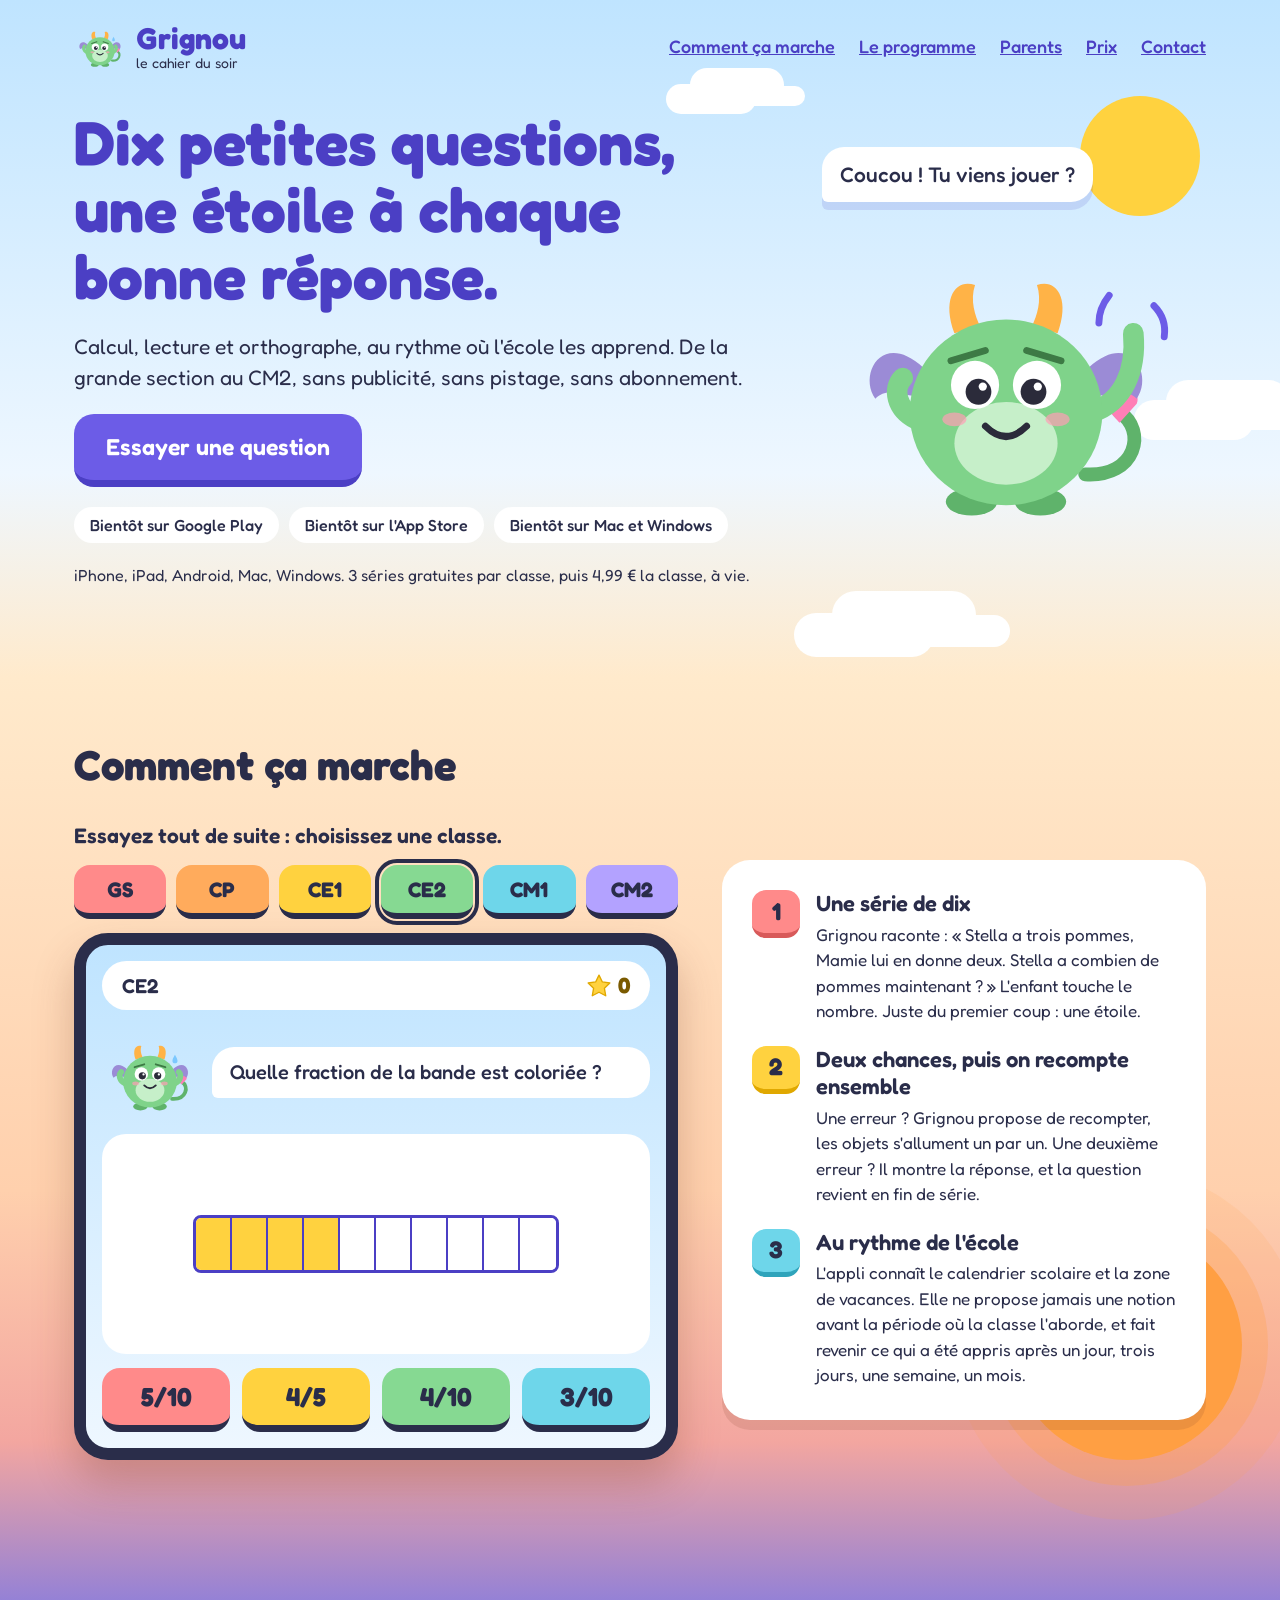
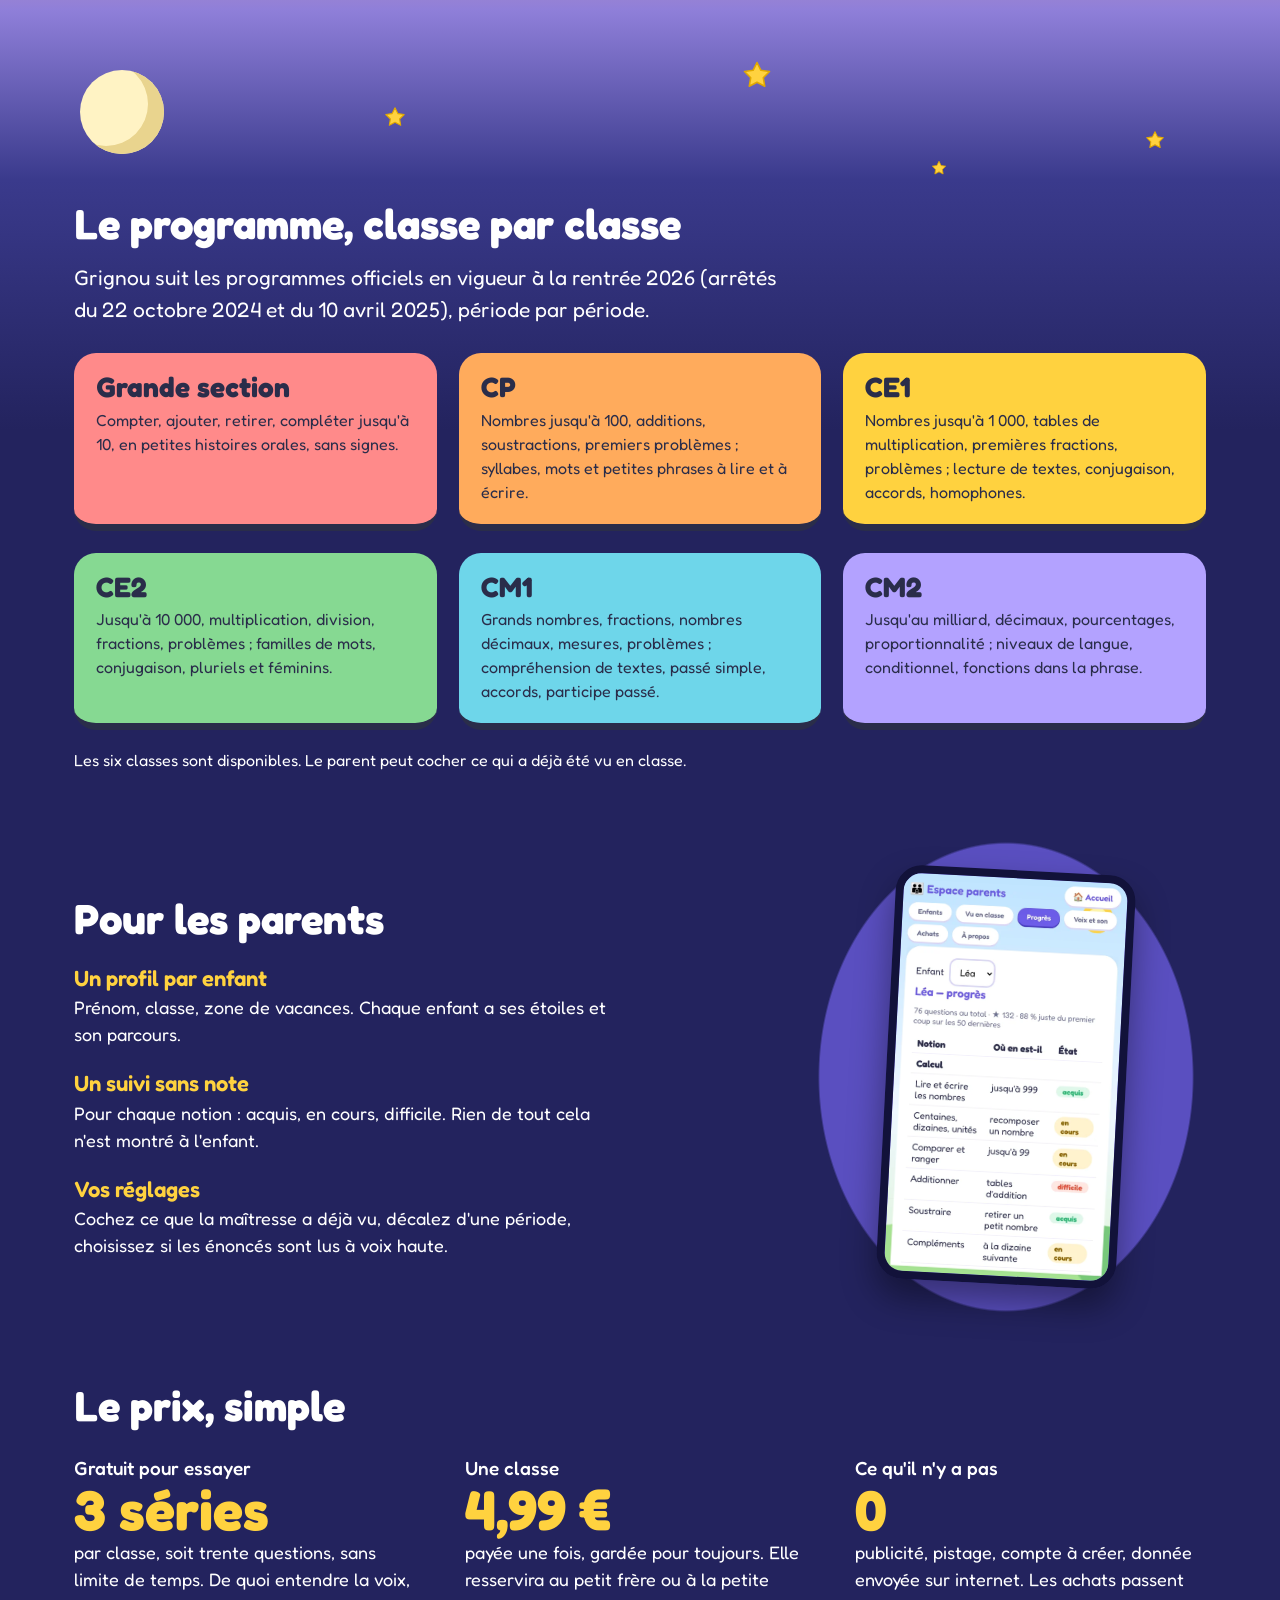
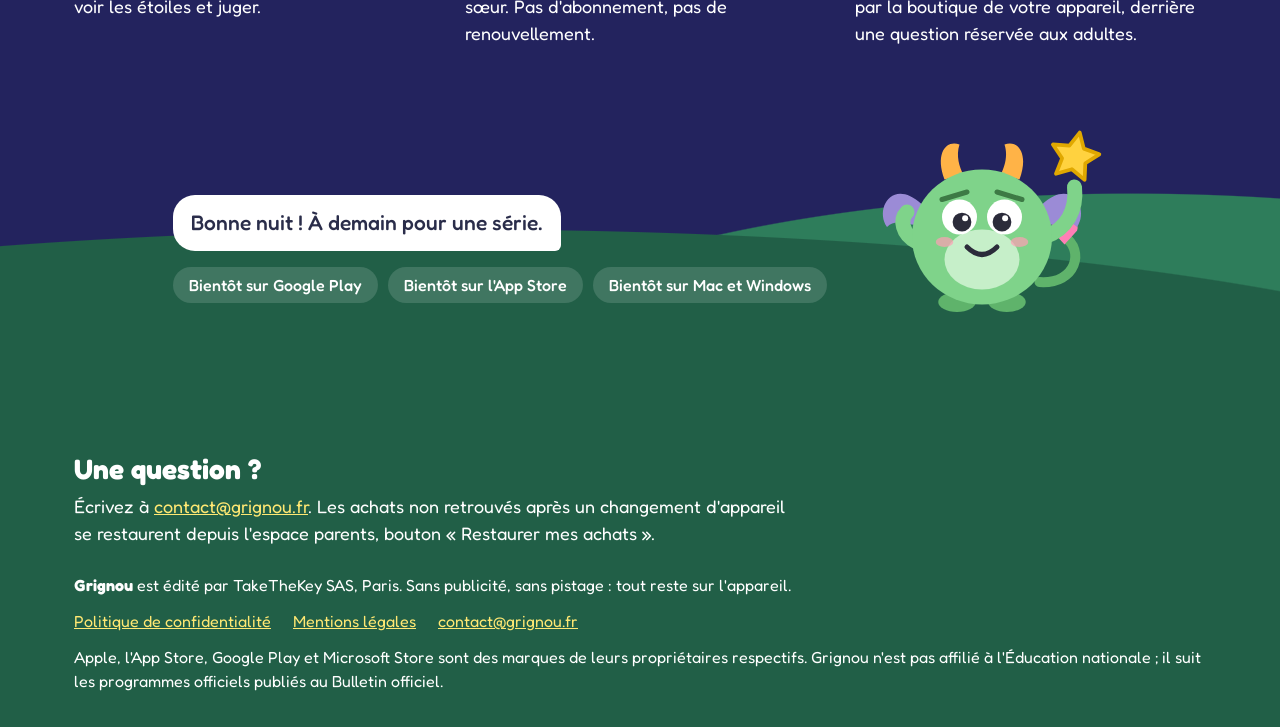
==== index.html @ 63838142 "Nouvelle page d'accueil : le décor de l'appli, du jour au soir" ====
<!doctype html>
<html lang="fr">
<head>
<meta charset="utf-8">
<meta name="viewport" content="width=device-width,initial-scale=1">
<title>Grignou — le cahier du soir, de la grande section au CM2</title>
<meta name="description" content="Grignou : calcul, lecture et orthographe, dix petites questions par jour, de la grande section au CM2, au rythme de l'école. Sans publicité, sans pistage. 3 séries gratuites, puis 4,99 € la classe, pour toujours.">
<link rel="icon" href="icon-192.png">
<link rel="stylesheet" href="accueil.css">
</head>
<body>

<!-- Le jour : l'accueil -->
<div class="jour" id="haut">
  <div class="soleil" aria-hidden="true"></div>
  <div class="nuage n1" aria-hidden="true"></div>
  <div class="nuage n2" aria-hidden="true"></div>
  <div class="nuage n3" aria-hidden="true"></div>

  <header class="entete large">
    <a class="marque" href="index.html">
      <img src="img/grignou.svg" alt="" width="52" height="52">
      <span><b>Grignou</b><small>le cahier du soir</small></span>
    </a>
    <nav aria-label="Sections de la page">
      <a href="#comment">Comment ça marche</a>
      <a href="#programme">Le programme</a>
      <a href="#parents">Parents</a>
      <a href="#prix">Prix</a>
      <a href="#contact">Contact</a>
    </nav>
  </header>

  <main class="accueil large">
    <div class="accueil-texte">
      <h1>Dix petites questions, une étoile à chaque bonne réponse.</h1>
      <p class="chapeau">Calcul, lecture et orthographe, au rythme où l'école les apprend. De la grande section au CM2, sans publicité, sans pistage, sans abonnement.</p>
      <a class="touche violette" href="#comment">Essayer une question</a>
      <ul class="bientot" aria-label="Disponibilité">
        <li>Bientôt sur Google Play</li>
        <li>Bientôt sur l'App Store</li>
        <li>Bientôt sur Mac et Windows</li>
      </ul>
      <p class="petit">iPhone, iPad, Android, Mac, Windows. 3 séries gratuites par classe, puis 4,99 € la classe, à vie.</p>
    </div>
    <div class="accueil-grignou">
      <p class="bulle">Coucou ! Tu viens jouer ?</p>
      <img class="vole" src="img/grignou-coucou.svg" alt="Grignou, un petit dragon vert, fait coucou en volant" width="370" height="370">
    </div>
  </main>
</div>

<!-- La fin de journée : comment ça marche, avec une question à essayer -->
<section class="soir" id="comment">
  <div class="soleil-couchant" aria-hidden="true"></div>
  <div class="large">
    <h2>Comment ça marche</h2>
    <div class="deux">
      <div class="essai">
        <p class="essai-titre">Essayez tout de suite : choisissez une classe.</p>
        <div id="jeu">
          <img class="capture-tablette" src="img/appli-tablette.webp" alt="L'appli sur tablette : Grignou a trois kiwis, Stella lui en donne trois" width="1280" height="720">
        </div>
      </div>
      <ol class="etapes">
        <li>
          <span class="num c1" aria-hidden="true">1</span>
          <div><h3>Une série de dix</h3>
          <p>Grignou raconte : « Stella a trois pommes, Mamie lui en donne deux. Stella a combien de pommes maintenant ? » L'enfant touche le nombre. Juste du premier coup : une étoile.</p></div>
        </li>
        <li>
          <span class="num c3" aria-hidden="true">2</span>
          <div><h3>Deux chances, puis on recompte ensemble</h3>
          <p>Une erreur ? Grignou propose de recompter, les objets s'allument un par un. Une deuxième erreur ? Il montre la réponse, et la question revient en fin de série.</p></div>
        </li>
        <li>
          <span class="num c5" aria-hidden="true">3</span>
          <div><h3>Au rythme de l'école</h3>
          <p>L'appli connaît le calendrier scolaire et la zone de vacances. Elle ne propose jamais une notion avant la période où la classe l'aborde, et fait revenir ce qui a été appris après un jour, trois jours, une semaine, un mois.</p></div>
        </li>
      </ol>
    </div>
  </div>
</section>

<!-- Le soir : le programme, les parents, le prix -->
<div class="nuit">
  <div class="lune" aria-hidden="true"></div>
  <img class="scintille s1" src="img/etoile.svg" alt="" aria-hidden="true" width="22" height="22">
  <img class="scintille s2" src="img/etoile.svg" alt="" aria-hidden="true" width="30" height="30">
  <img class="scintille s3" src="img/etoile.svg" alt="" aria-hidden="true" width="20" height="20">
  <img class="scintille s4" src="img/etoile.svg" alt="" aria-hidden="true" width="16" height="16">

  <section class="large" id="programme">
    <h2>Le programme, classe par classe</h2>
    <p class="chapeau">Grignou suit les programmes officiels en vigueur à la rentrée 2026 (arrêtés du 22 octobre 2024 et du 10 avril 2025), période par période.</p>
    <ul class="classes">
      <li class="c1"><b>Grande section</b><span>Compter, ajouter, retirer, compléter jusqu'à 10, en petites histoires orales, sans signes.</span></li>
      <li class="c2"><b>CP</b><span>Nombres jusqu'à 100, additions, soustractions, premiers problèmes ; syllabes, mots et petites phrases à lire et à écrire.</span></li>
      <li class="c3"><b>CE1</b><span>Nombres jusqu'à 1 000, tables de multiplication, premières fractions, problèmes ; lecture de textes, conjugaison, accords, homophones.</span></li>
      <li class="c4"><b>CE2</b><span>Jusqu'à 10 000, multiplication, division, fractions, problèmes ; familles de mots, conjugaison, pluriels et féminins.</span></li>
      <li class="c5"><b>CM1</b><span>Grands nombres, fractions, nombres décimaux, mesures, problèmes ; compréhension de textes, passé simple, accords, participe passé.</span></li>
      <li class="c6"><b>CM2</b><span>Jusqu'au milliard, décimaux, pourcentages, proportionnalité ; niveaux de langue, conditionnel, fonctions dans la phrase.</span></li>
    </ul>
    <p class="petit">Les six classes sont disponibles. Le parent peut cocher ce qui a déjà été vu en classe.</p>
  </section>

  <section class="large parents" id="parents">
    <div class="parents-texte">
      <h2>Pour les parents</h2>
      <h3>Un profil par enfant</h3>
      <p>Prénom, classe, zone de vacances. Chaque enfant a ses étoiles et son parcours.</p>
      <h3>Un suivi sans note</h3>
      <p>Pour chaque notion : acquis, en cours, difficile. Rien de tout cela n'est montré à l'enfant.</p>
      <h3>Vos réglages</h3>
      <p>Cochez ce que la maîtresse a déjà vu, décalez d'une période, choisissez si les énoncés sont lus à voix haute.</p>
    </div>
    <div class="parents-capture">
      <div class="telephone">
        <img src="img/espace-parents.webp" alt="L'espace parents : les progrès de Léa, notion par notion" width="540" height="960" loading="lazy">
      </div>
    </div>
  </section>

  <section class="large" id="prix">
    <h2>Le prix, simple</h2>
    <div class="prix">
      <div><h3>Gratuit pour essayer</h3><p class="gros">3 séries</p>
      <p>par classe, soit trente questions, sans limite de temps. De quoi entendre la voix, voir les étoiles et juger.</p></div>
      <div><h3>Une classe</h3><p class="gros">4,99 €</p>
      <p>payée une fois, gardée pour toujours. Elle resservira au petit frère ou à la petite sœur. Pas d'abonnement, pas de renouvellement.</p></div>
      <div><h3>Ce qu'il n'y a pas</h3><p class="gros">0</p>
      <p>publicité, pistage, compte à créer, donnée envoyée sur internet. Les achats passent par la boutique de votre appareil, derrière une question réservée aux adultes.</p></div>
    </div>
  </section>

  <div class="colline-zone">
    <div class="colline" aria-hidden="true"></div>
    <div class="large colline-contenu">
      <div class="bonsoir">
        <p class="bulle droite">Bonne nuit ! À demain pour une série.</p>
        <ul class="bientot clair" aria-label="Disponibilité">
          <li>Bientôt sur Google Play</li>
          <li>Bientôt sur l'App Store</li>
          <li>Bientôt sur Mac et Windows</li>
        </ul>
      </div>
      <img class="berce" src="img/grignou-etoile.svg" alt="Grignou, sur sa colline, tient une étoile" width="250" height="250">
    </div>
  </div>
</div>

<footer class="pied">
  <div class="large">
    <section id="contact">
      <h2>Une question ?</h2>
      <p>Écrivez à <a href="mailto:contact@grignou.fr">contact@grignou.fr</a>. Les achats non retrouvés après un changement d'appareil se restaurent depuis l'espace parents, bouton « Restaurer mes achats ».</p>
    </section>
    <p><strong>Grignou</strong> est édité par TakeTheKey SAS, Paris. Sans publicité, sans pistage : tout reste sur l'appareil.</p>
    <p class="liens"><a href="confidentialite.html">Politique de confidentialité</a> <a href="mentions-legales.html">Mentions légales</a> <a href="mailto:contact@grignou.fr">contact@grignou.fr</a></p>
    <p class="petit">Apple, l'App Store, Google Play et Microsoft Store sont des marques de leurs propriétaires respectifs. Grignou n'est pas affilié à l'Éducation nationale ; il suit les programmes officiels publiés au Bulletin officiel.</p>
  </div>
</footer>

<script src="jeu.js" defer></script>
</body>
</html>
---- accueil.css ----
/* Page d'accueil de grignou.fr : le décor de l'appli, du jour au soir.
   Police Fredoka (licence libre OFL) servie par le site lui-même : aucun appel à un serveur tiers. */
@font-face{font-family:"Fredoka";font-style:normal;font-weight:300 700;font-display:swap;src:url(fredoka.woff2) format("woff2")}

:root{
  --encre:#2a2d4a; --violet:#6c5ce7; --violet-f:#4b3fc4; --soleil:#ffd23f; --soleil-f:#e0a800;
  --nuit:#23235e; --herbe:#215f47; --herbe-claire:#2e7d5b;
  --c1:#ff8a8a; --c1f:#d85a5a; --c2:#ffab5c; --c2f:#d98127; --c3:#ffd23f; --c3f:#e0a800;
  --c4:#86d992; --c4f:#4faa5c; --c5:#6ed6ea; --c5f:#2fa4bb; --c6:#b3a2ff; --c6f:#7d68e0;
}
*{box-sizing:border-box}
html{scroll-behavior:smooth}
body{margin:0;font-family:"Fredoka","Trebuchet MS",system-ui,sans-serif;font-size:18px;line-height:1.5;color:var(--encre);background:var(--herbe)}
img{max-width:100%;height:auto}
h1,h2,h3,p,ul,ol{margin:0}
ul,ol{padding:0;list-style:none}
a{color:var(--violet-f)}
a:hover{color:var(--encre)}
a:focus-visible,button:focus-visible{outline:4px solid var(--violet-f);outline-offset:3px}
.large{max-width:1180px;margin:0 auto;padding-left:24px;padding-right:24px}
h2{font-size:clamp(28px,3.4vw,42px);font-weight:700;line-height:1.15}
h3{font-size:22px;font-weight:600;line-height:1.25}
.chapeau{font-size:clamp(18px,1.9vw,21px);max-width:34em}
.petit{font-size:16px}

/* Les touches, comme dans l'appli */
.touche{display:inline-block;padding:16px 32px;border-radius:20px;font-size:clamp(20px,2.2vw,23px);font-weight:600;text-decoration:none;border:0;border-bottom:7px solid;font-family:inherit;cursor:pointer}
.touche.violette{background:var(--violet);border-color:var(--violet-f);color:#fff}
.touche.violette:hover{background:var(--violet-f);color:#fff}
.bientot{display:flex;flex-wrap:wrap;gap:8px 10px}
.bientot li{background:#fff;border-radius:999px;padding:6px 16px;font-size:16px;font-weight:500;color:var(--encre)}
.bulle{background:#fff;color:var(--encre);border-radius:22px 22px 22px 6px;padding:12px 18px;font-size:clamp(18px,2vw,21px);font-weight:500;box-shadow:0 8px 0 rgba(75,63,196,.14)}
.bulle.droite{border-radius:22px 22px 6px 22px;box-shadow:none}

/* ---------- Le jour ---------- */
.jour{position:relative;overflow:hidden;background:linear-gradient(180deg,#bfe4ff 0%,#eef7ff 70%,#ffeacc 100%)}
.soleil{position:absolute;right:max(6%,calc(50% - 560px));top:96px;width:120px;height:120px;border-radius:50%;background:var(--soleil);animation:soleil 5s ease-in-out infinite}
.nuage{position:absolute;background:#fff;border-radius:40px}
.n1{right:2%;top:400px;width:120px;height:40px;box-shadow:34px -18px 0 2px #fff,70px -4px 0 -6px #fff;animation:nuage 16s ease-in-out infinite alternate}
.n2{left:52%;top:84px;width:90px;height:30px;box-shadow:26px -14px 0 2px #fff,54px -3px 0 -5px #fff;animation:nuage 22s ease-in-out infinite alternate-reverse}
.n3{left:62%;bottom:20px;width:140px;height:44px;box-shadow:40px -20px 0 2px #fff,82px -4px 0 -6px #fff;animation:nuage 26s ease-in-out infinite alternate}
.entete{position:relative;display:flex;flex-wrap:wrap;align-items:center;justify-content:space-between;gap:10px 28px;padding-top:20px;padding-bottom:10px}
.marque{display:flex;align-items:center;gap:10px;text-decoration:none;color:var(--violet-f)}
.marque span{display:flex;flex-direction:column;line-height:1.1}
.marque b{font-size:30px;font-weight:700}
.marque small{font-size:14px;color:var(--encre)}
.entete nav{display:flex;flex-wrap:wrap;gap:4px 24px;font-weight:500}
.entete nav a{padding:6px 0}
.accueil{position:relative;display:flex;flex-wrap:wrap;align-items:center;gap:24px 40px;padding-top:28px;padding-bottom:90px}
.accueil-texte{flex:1 1 480px;min-width:0;display:flex;flex-direction:column;align-items:flex-start;gap:20px}
h1{font-size:clamp(34px,5vw,62px);font-weight:700;line-height:1.08;color:var(--violet-f);text-wrap:balance}
.accueil-grignou{flex:0 0 auto;width:min(400px,100%);margin:0 auto;display:flex;flex-direction:column;align-items:flex-start;gap:4px}
.accueil-grignou .bulle{margin-left:4%}
.vole{width:86%;align-self:center;animation:vole 4.5s ease-in-out infinite}

/* ---------- La fin de journée ---------- */
.soir{position:relative;overflow:hidden;background:linear-gradient(180deg,#ffeacc 0%,#ffd0ad 55%,#f3a6a0 82%,#8f7fd9 100%);padding:64px 0 150px}
.soleil-couchant{position:absolute;right:max(3%,calc(50% - 620px));bottom:150px;width:230px;height:230px;border-radius:50%;background:#ff9f43;box-shadow:0 0 0 26px rgba(255,159,67,.28),0 0 0 60px rgba(255,159,67,.12)}
.soir .large{position:relative}
.deux{display:flex;flex-wrap:wrap;align-items:center;gap:34px 44px;margin-top:30px}
.essai{flex:1 1 520px;min-width:0;display:flex;flex-direction:column;gap:14px}
.essai-titre{font-size:21px;font-weight:600}
.capture-tablette{display:block;border:12px solid var(--encre);border-radius:28px}
.etapes{flex:1 1 400px;min-width:0;background:#fff;border-radius:28px;padding:30px 30px 32px;display:flex;flex-direction:column;gap:22px;box-shadow:0 10px 0 rgba(120,60,40,.14)}
.etapes li{display:flex;gap:16px;align-items:flex-start}
.etapes p{font-size:17px;margin-top:4px}
.num{flex:0 0 48px;height:48px;border-radius:14px;border-bottom:5px solid;display:flex;align-items:center;justify-content:center;font-size:24px;font-weight:700}

/* Les couleurs des classes et des touches */
.c1{background:var(--c1);border-color:var(--c1f)}
.c2{background:var(--c2);border-color:var(--c2f)}
.c3{background:var(--c3);border-color:var(--c3f)}
.c4{background:var(--c4);border-color:var(--c4f)}
.c5{background:var(--c5);border-color:var(--c5f)}
.c6{background:var(--c6);border-color:var(--c6f)}

/* Le petit jeu */
.jeu-classes{display:grid;grid-template-columns:repeat(6,minmax(0,1fr));gap:10px}
#jeu{display:flex;flex-direction:column;gap:14px}
.jeu-classes button{min-height:54px;padding:6px 2px;border:0;border-bottom:6px solid;border-radius:16px;color:var(--encre);font-size:21px;font-weight:700;line-height:1.1;font-family:inherit;cursor:pointer}
.jeu-classes button[aria-pressed="true"]{outline:4px solid var(--encre);outline-offset:2px}
.jeu-ecran{border:12px solid var(--encre);border-radius:34px;background:linear-gradient(180deg,#bfe4ff 0%,#eef7ff 100%);padding:16px;display:flex;flex-direction:column;gap:14px;box-shadow:0 22px 40px rgba(120,60,40,.28)}
.jeu-barre{display:flex;align-items:center;justify-content:space-between;gap:8px 16px;background:#fff;border-radius:999px;padding:8px 20px;font-size:20px;font-weight:600}
.jeu-etoiles{display:flex;align-items:center;gap:6px;font-size:22px;font-weight:700;color:#7a5a00}
.jeu-etoiles img{width:26px;height:26px}
.jeu-dit{display:flex;align-items:center;gap:14px}
.jeu-dit img{flex:0 0 auto;width:96px;height:96px}
.jeu-dit p{flex:1 1 auto;min-width:0;background:#fff;border-radius:22px 22px 22px 6px;padding:12px 18px;font-size:clamp(17px,2vw,20px);font-weight:500;line-height:1.35}
.jeu-scene{background:#fff;border-radius:24px;min-height:220px;padding:22px 20px;display:flex;align-items:center;justify-content:center}
.jeu-scene .calcul{font-size:clamp(38px,5vw,58px);font-weight:700;line-height:1.25;color:var(--violet-f);text-align:center}
.jeu-scene .phrase{font-size:clamp(22px,2.6vw,30px);font-weight:700;line-height:1.25;text-align:center}
.jeu-scene .lecture{display:flex;flex-direction:column;gap:12px;max-width:30em}
.jeu-scene .lecture p{font-size:16px;font-weight:500}
.jeu-scene .lecture .question{font-size:19px;font-weight:600;color:var(--violet-f);text-align:center}
.groupes{display:flex;flex-wrap:wrap;justify-content:center;gap:22px 26px}
.groupe{position:relative;border:3px dashed #f0b65c;background:#fff3dc;border-radius:20px;padding:26px 18px 16px;display:flex;gap:10px}
.groupe.g2{border-color:#a99cf3;background:#efecff}
.groupe span{position:absolute;left:14px;top:-14px;background:var(--violet);color:#fff;border-radius:999px;padding:2px 12px;font-size:15px;font-weight:600;white-space:nowrap}
.groupe img{width:50px;height:50px}
.bande{display:flex;border:3px solid var(--violet-f);border-radius:8px;overflow:hidden;max-width:100%}
.bande i{flex:0 1 36px;width:36px;height:52px;background:#fff;border-right:2px solid var(--violet-f)}
.bande i:last-child{border-right:0}
.bande i.pleine{background:var(--soleil)}
.jeu-reponses{display:grid;grid-template-columns:repeat(auto-fit,minmax(min(120px,100%),1fr));gap:12px}
.jeu-reponses button{min-height:64px;padding:8px 10px;border:0;border-bottom:7px solid;border-radius:18px;color:var(--encre);font-size:26px;font-weight:700;line-height:1.2;font-family:inherit;cursor:pointer}
.jeu-reponses.longues{grid-template-columns:repeat(auto-fit,minmax(min(170px,100%),1fr))}
.jeu-reponses.longues button{font-size:17px}
.jeu-reponses button:disabled{cursor:default}
.jeu-reponses button.ecartee{opacity:.35}
.jeu-reponses button.bonne{outline:5px solid #1f9d61;outline-offset:2px}
.jeu-note{font-size:16px;font-weight:500;text-align:center}
.compte .e1{animation:compte .5s 0s both}
.compte .e2{animation:compte .5s .5s both}
.compte .e3{animation:compte .5s 1s both}
.compte .e4{animation:compte .5s 1.7s both}
.compte .e5{animation:compte .5s 2.2s both}

/* ---------- Le soir ---------- */
.nuit{position:relative;overflow:hidden;background:linear-gradient(180deg,#8f7fd9 0,#3a3a8c 170px,var(--nuit) 420px);color:#fff;padding-top:190px}
.nuit section{position:relative}
.nuit section + section{margin-top:70px}
.lune{position:absolute;left:max(6%,calc(50% - 560px));top:60px;width:84px;height:84px;border-radius:50%;background:#fff3c4;box-shadow:inset -16px -8px 0 #e9d48e}
.scintille{position:absolute;animation:scintille 3s ease-in-out infinite}
.s1{left:30%;top:96px}
.s2{left:58%;top:50px;animation-duration:3.6s;animation-delay:.8s}
.s3{right:9%;top:120px;animation-delay:.3s}
.s4{right:26%;top:150px;animation-duration:2.4s;animation-delay:1.2s}
#programme .chapeau{margin-top:14px}
.classes{display:grid;grid-template-columns:repeat(auto-fit,minmax(min(320px,100%),1fr));gap:22px;margin:28px 0 18px;color:var(--encre)}
.classes li{border-bottom:7px solid;border-radius:22px;padding:18px 22px 20px;display:flex;flex-direction:column;gap:4px}
.classes b{font-size:28px;font-weight:700;line-height:1.15}
.classes span{font-size:16px}
.parents{display:flex;flex-wrap:wrap;align-items:center;gap:30px 56px}
.parents-texte{flex:1 1 420px;min-width:0}
.parents-texte h3{color:var(--soleil);margin-top:22px}
.parents-texte p{max-width:30em;margin-top:2px}
.parents-capture{flex:0 0 auto;width:min(400px,100%);margin:0 auto;padding:28px 0;display:flex;justify-content:center;background:radial-gradient(ellipse 47% 50% at 50% 50%,#5a4fc0 0 99%,transparent 100%)}
.telephone{width:60%;border:8px solid #12123a;border-radius:26px;overflow:hidden;transform:rotate(3deg);box-shadow:0 18px 34px rgba(0,0,0,.4)}
.telephone img{display:block;width:100%}
.prix{display:grid;grid-template-columns:repeat(auto-fit,minmax(min(260px,100%),1fr));gap:30px 40px;margin-top:26px}
.prix h3{font-size:19px;font-weight:500}
.prix .gros{font-size:56px;font-weight:700;line-height:1.05;color:var(--soleil)}
.colline-zone{position:relative;margin-top:40px;min-height:330px;display:flex;align-items:flex-end}
.colline{position:absolute;left:-10%;right:-10%;bottom:0;height:240px;background:radial-gradient(ellipse 75% 85% at 38% 100%,var(--herbe) 0 99.5%,transparent 100%),radial-gradient(ellipse 48% 100% at 82% 100%,var(--herbe-claire) 0 99.5%,transparent 100%)}
.colline-contenu{position:relative;width:100%;display:flex;flex-wrap:wrap;align-items:flex-end;justify-content:center;gap:10px 30px}
.bonsoir{display:flex;flex-direction:column;align-items:flex-start;gap:16px;padding-bottom:130px;max-width:100%}
.bientot.clair li{background:rgba(255,255,255,.14);color:#fff}
.berce{width:250px;max-width:60%;margin-bottom:96px;transform-origin:50% 90%;animation:berce 4s ease-in-out infinite}

/* ---------- Le pied de page ---------- */
.pied{background:var(--herbe);color:#fff;padding:20px 0 34px;font-size:16px}
.pied .large{display:flex;flex-direction:column;gap:12px}
.pied h2{font-size:28px}
.pied #contact{margin-bottom:14px}
.pied #contact p{font-size:18px;max-width:40em;margin-top:8px}
.pied a{color:#ffe873}
.pied a:hover{color:#fff}
.liens{display:flex;flex-wrap:wrap;gap:6px 22px}

@keyframes vole{0%,100%{transform:translateY(0) rotate(-4deg)}50%{transform:translateY(-22px) rotate(3deg)}}
@keyframes nuage{from{transform:translateX(-30px)}to{transform:translateX(50px)}}
@keyframes soleil{0%,100%{box-shadow:0 0 0 14px rgba(255,210,63,.35),0 0 0 34px rgba(255,210,63,.16)}50%{box-shadow:0 0 0 22px rgba(255,210,63,.35),0 0 0 50px rgba(255,210,63,.12)}}
@keyframes scintille{0%,100%{opacity:.3;transform:scale(.75)}50%{opacity:1;transform:scale(1.1)}}
@keyframes berce{0%,100%{transform:rotate(-3deg)}50%{transform:rotate(3deg)}}
@keyframes compte{0%{transform:scale(1)}50%{transform:scale(1.5) rotate(12deg)}100%{transform:scale(1.15)}}

@media (max-width:700px){
  .soleil{width:54px;height:54px;top:22px;right:26px;animation:none;box-shadow:0 0 0 10px rgba(255,210,63,.35)}
  .n1,.n2{display:none}
  .n3{left:4%;bottom:26px;width:90px;height:30px;box-shadow:26px -14px 0 2px #fff,54px -3px 0 -5px #fff}
  .accueil{padding-bottom:60px}
  .accueil-grignou{width:min(300px,100%)}
  .soir{padding:44px 0 120px}
  .soleil-couchant{width:150px;height:150px;bottom:110px}
  .etapes{padding:22px 18px 24px}
  .jeu-ecran{border-width:8px;border-radius:26px;padding:10px;gap:10px}
  .jeu-classes{gap:6px}
  .jeu-classes button{font-size:17px;min-height:48px;border-radius:12px}
  .jeu-dit img{width:68px;height:68px}
  .jeu-scene{padding:22px 10px;min-height:190px}
  .groupe{padding:24px 10px 12px;gap:6px}
  .groupe img{width:40px;height:40px}
  .nuit{padding-top:170px}
  .prix .gros{font-size:48px}
  .bonsoir{padding-bottom:60px}
  .berce{width:180px;margin-bottom:60px}
  .colline-zone{min-height:380px}
}
@media (prefers-reduced-motion:reduce){
  html{scroll-behavior:auto}
  *{animation:none !important}
}
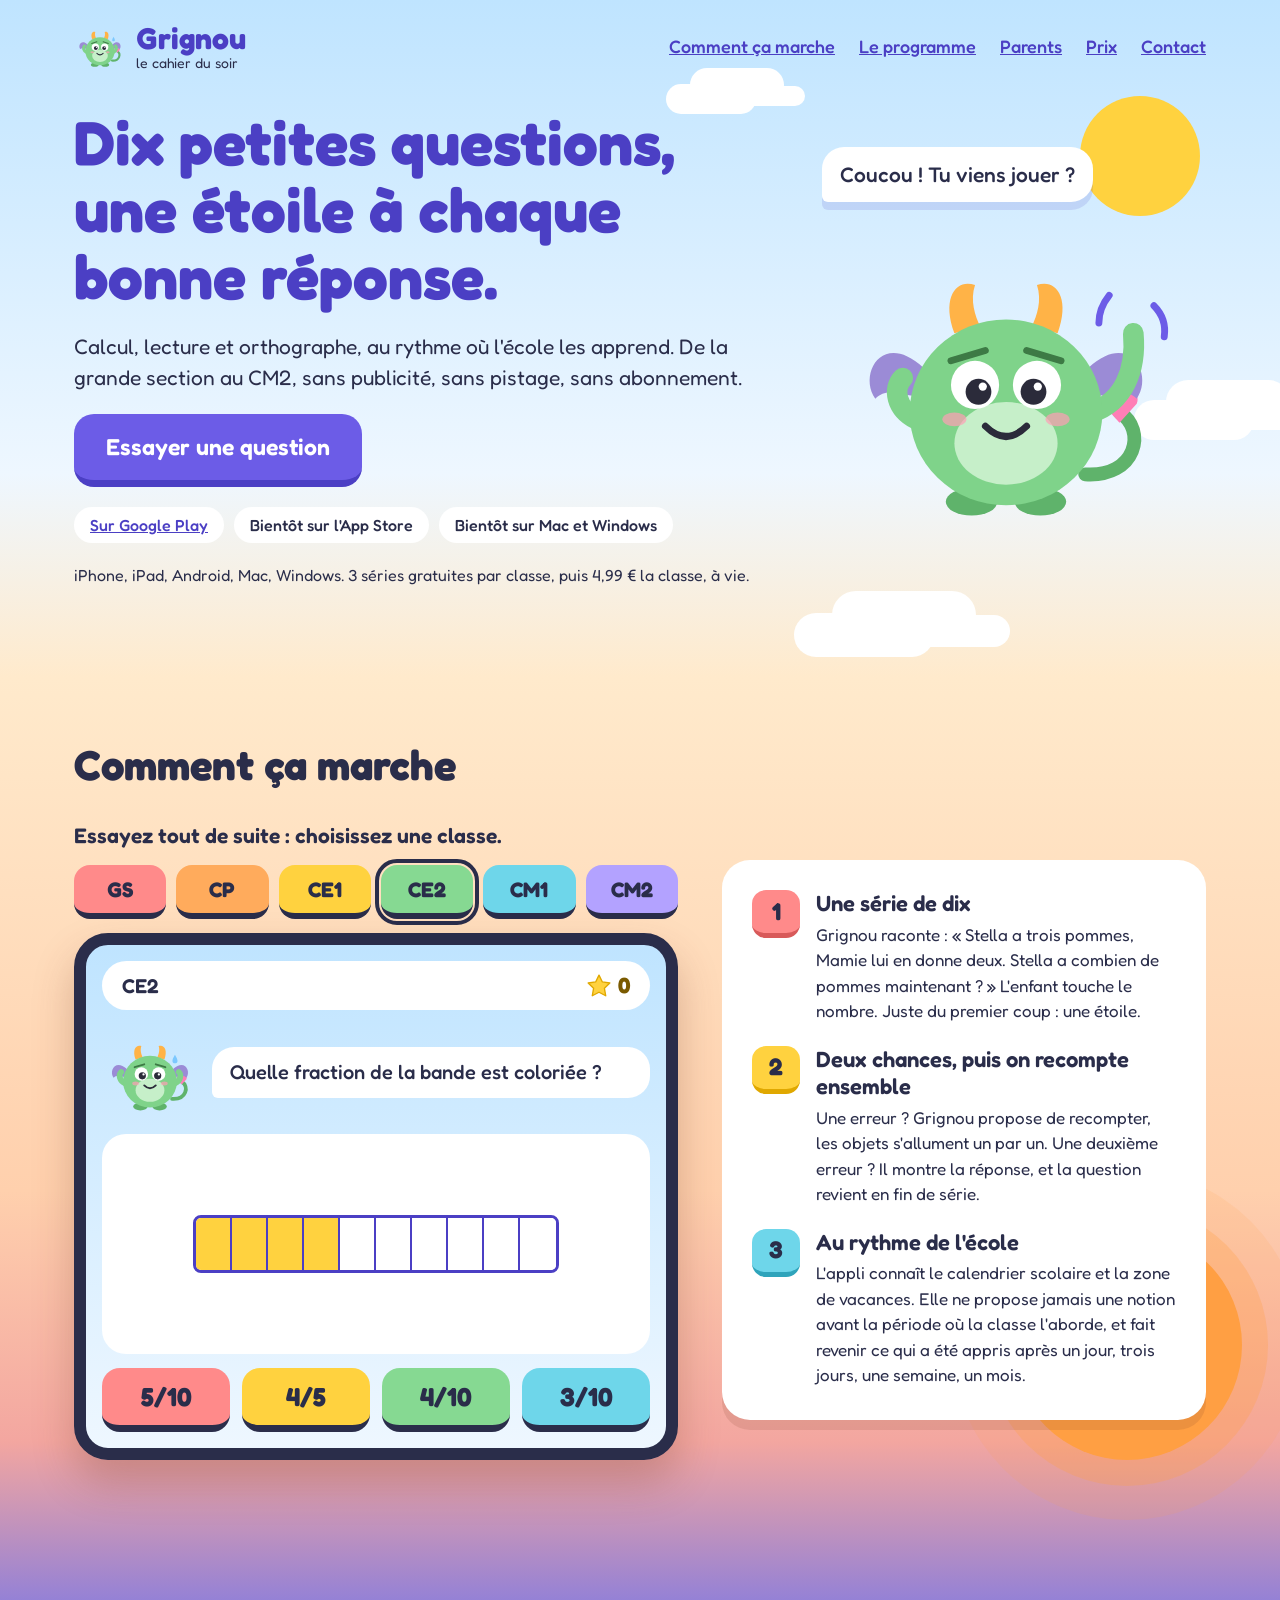
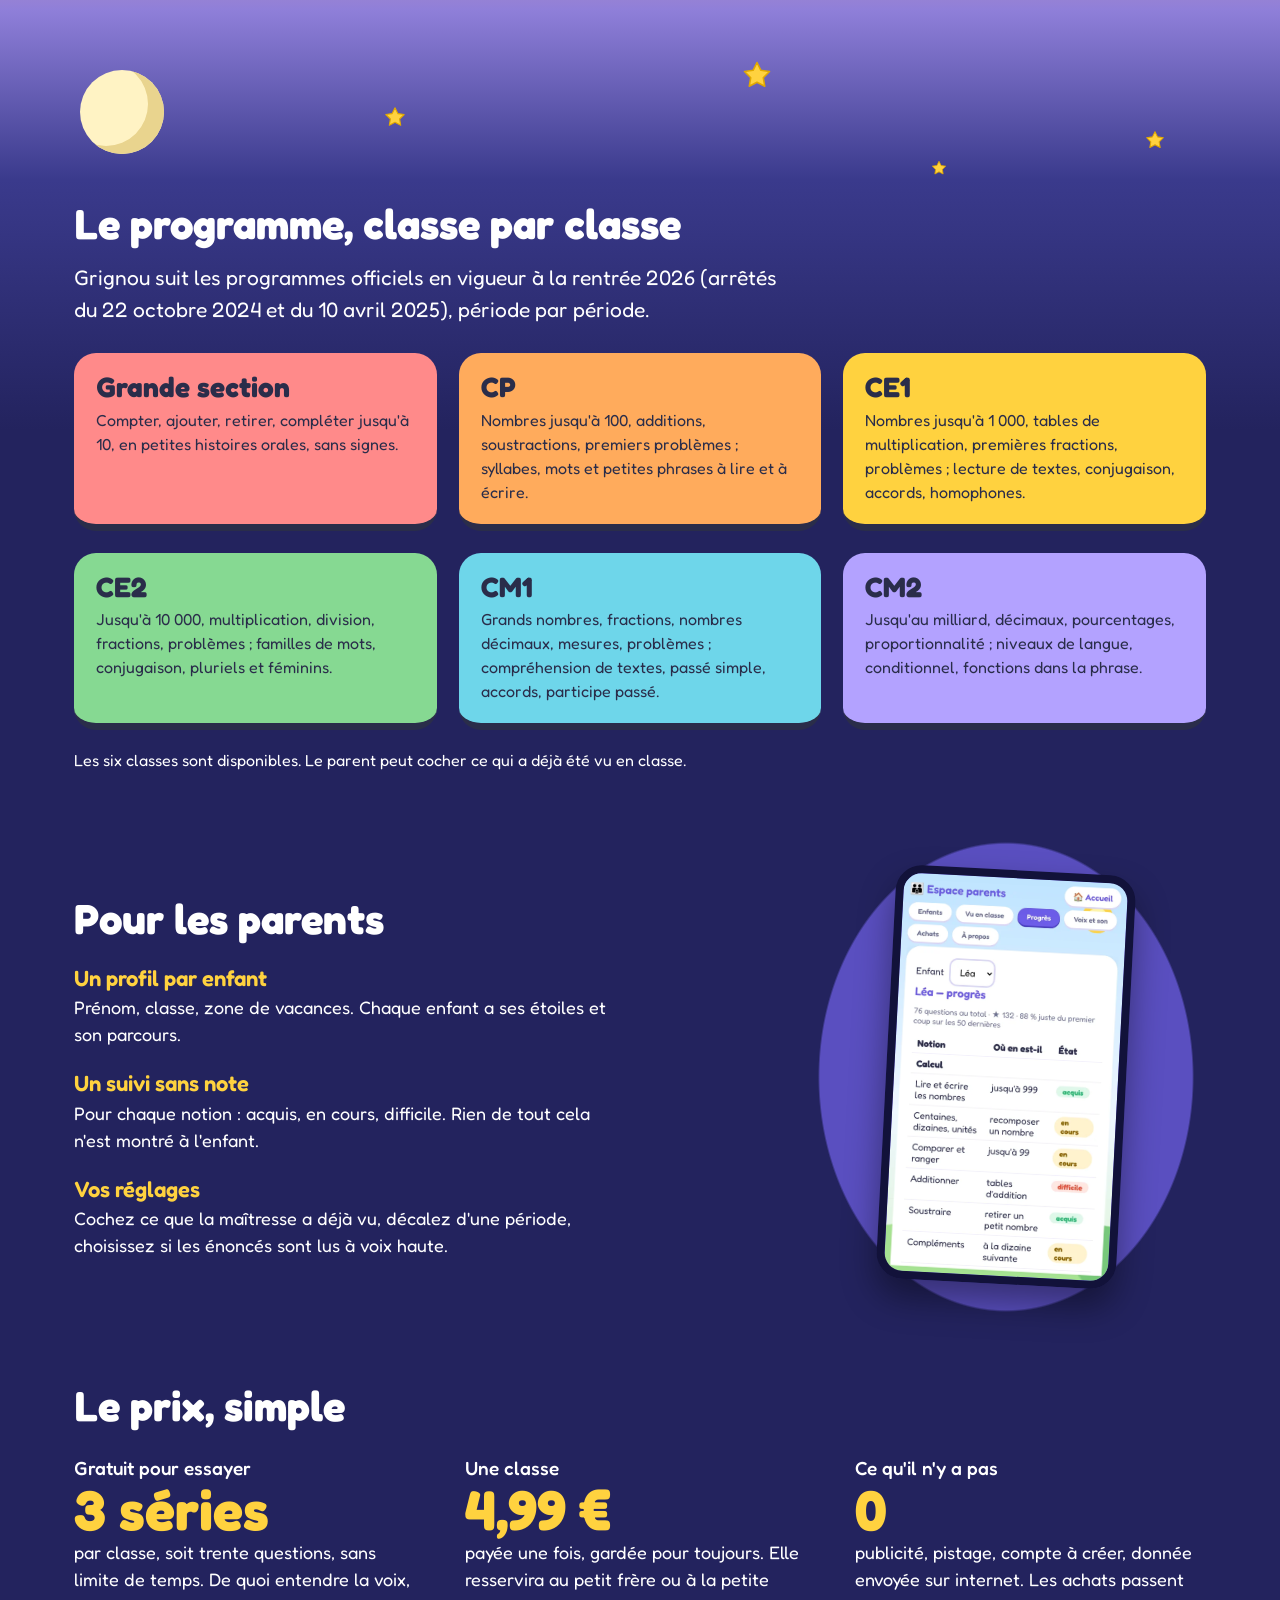
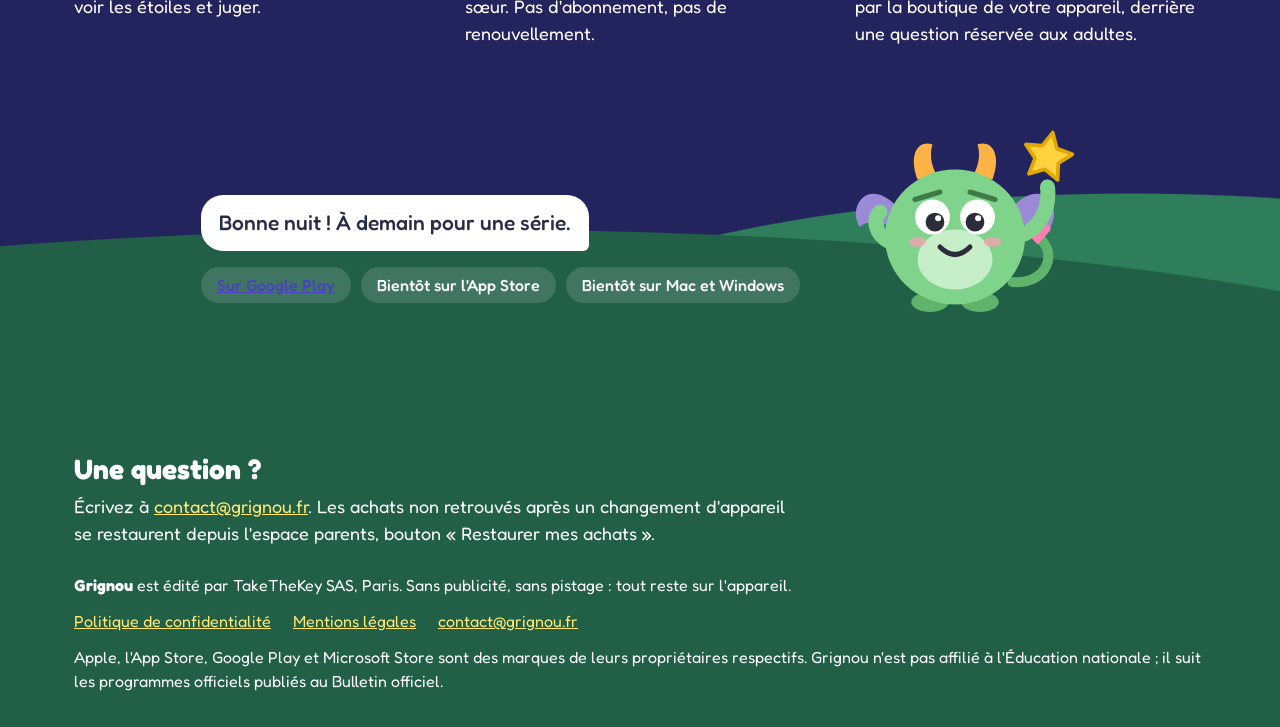
==== commit 7c7a571a: "Grignou est sur Google Play : lien vers la fiche" ====
--- a/index.html
+++ b/index.html
@@ -3,7 +3,19 @@
 <head>
 <meta charset="utf-8">
 <meta name="viewport" content="width=device-width,initial-scale=1">
-<title>Grignou — le cahier du soir, de la grande section au CM2</title>
+<title>Grignou — l'appli du cahier du soir, de la grande section au CM2</title>
+<link rel="canonical" href="https://grignou.fr/">
+<meta property="og:type" content="website">
+<meta property="og:site_name" content="Grignou">
+<meta property="og:locale" content="fr_FR">
+<meta property="og:url" content="https://grignou.fr/">
+<meta property="og:title" content="Grignou — l'appli du cahier du soir, de la grande section au CM2">
+<meta property="og:description" content="Dix petites questions, une étoile à chaque bonne réponse. Calcul, lecture et orthographe, au rythme de l'école. Sans publicité, sans pistage, sans abonnement.">
+<meta property="og:image" content="https://grignou.fr/img/partage.png">
+<meta property="og:image:width" content="1024">
+<meta property="og:image:height" content="500">
+<meta name="twitter:card" content="summary_large_image">
+<script type="application/ld+json">[{"@context": "https://schema.org", "@type": "WebSite", "name": "Grignou", "alternateName": ["Grignou, le cahier du soir", "grignou.fr"], "url": "https://grignou.fr/", "inLanguage": "fr"}, {"@context": "https://schema.org", "@type": "Organization", "name": "Grignou", "legalName": "TakeTheKey SAS", "url": "https://grignou.fr/", "logo": "https://grignou.fr/icon-192.png", "email": "contact@grignou.fr"}, {"@context": "https://schema.org", "@type": "SoftwareApplication", "name": "Grignou", "alternateName": "Grignou, le cahier du soir", "description": "Grignou : calcul, lecture et orthographe, dix petites questions par jour, de la grande section au CM2, au rythme de l'école. Sans publicité, sans pistage. 3 séries gratuites, puis 4,99 € la classe, pour toujours.", "url": "https://grignou.fr/", "image": "https://grignou.fr/img/partage.png", "applicationCategory": "EducationalApplication", "operatingSystem": "Android, iOS, macOS, Windows", "inLanguage": "fr", "isFamilyFriendly": true, "audience": {"@type": "EducationalAudience", "educationalRole": "student"}, "offers": {"@type": "Offer", "price": "0", "priceCurrency": "EUR"}, "publisher": {"@type": "Organization", "name": "TakeTheKey SAS"}}]</script>
 <meta name="description" content="Grignou : calcul, lecture et orthographe, dix petites questions par jour, de la grande section au CM2, au rythme de l'école. Sans publicité, sans pistage. 3 séries gratuites, puis 4,99 € la classe, pour toujours.">
 <link rel="icon" href="icon-192.png">
 <link rel="stylesheet" href="accueil.css">
@@ -37,7 +49,7 @@
       <p class="chapeau">Calcul, lecture et orthographe, au rythme où l'école les apprend. De la grande section au CM2, sans publicité, sans pistage, sans abonnement.</p>
       <a class="touche violette" href="#comment">Essayer une question</a>
       <ul class="bientot" aria-label="Disponibilité">
-        <li>Bientôt sur Google Play</li>
+        <li class="dispo"><a href="https://play.google.com/store/apps/details?id=fr.grignou.app">Sur Google Play</a></li>
         <li>Bientôt sur l'App Store</li>
         <li>Bientôt sur Mac et Windows</li>
       </ul>
@@ -140,7 +152,7 @@
       <div class="bonsoir">
         <p class="bulle droite">Bonne nuit ! À demain pour une série.</p>
         <ul class="bientot clair" aria-label="Disponibilité">
-          <li>Bientôt sur Google Play</li>
+          <li class="dispo"><a href="https://play.google.com/store/apps/details?id=fr.grignou.app">Sur Google Play</a></li>
           <li>Bientôt sur l'App Store</li>
           <li>Bientôt sur Mac et Windows</li>
         </ul>
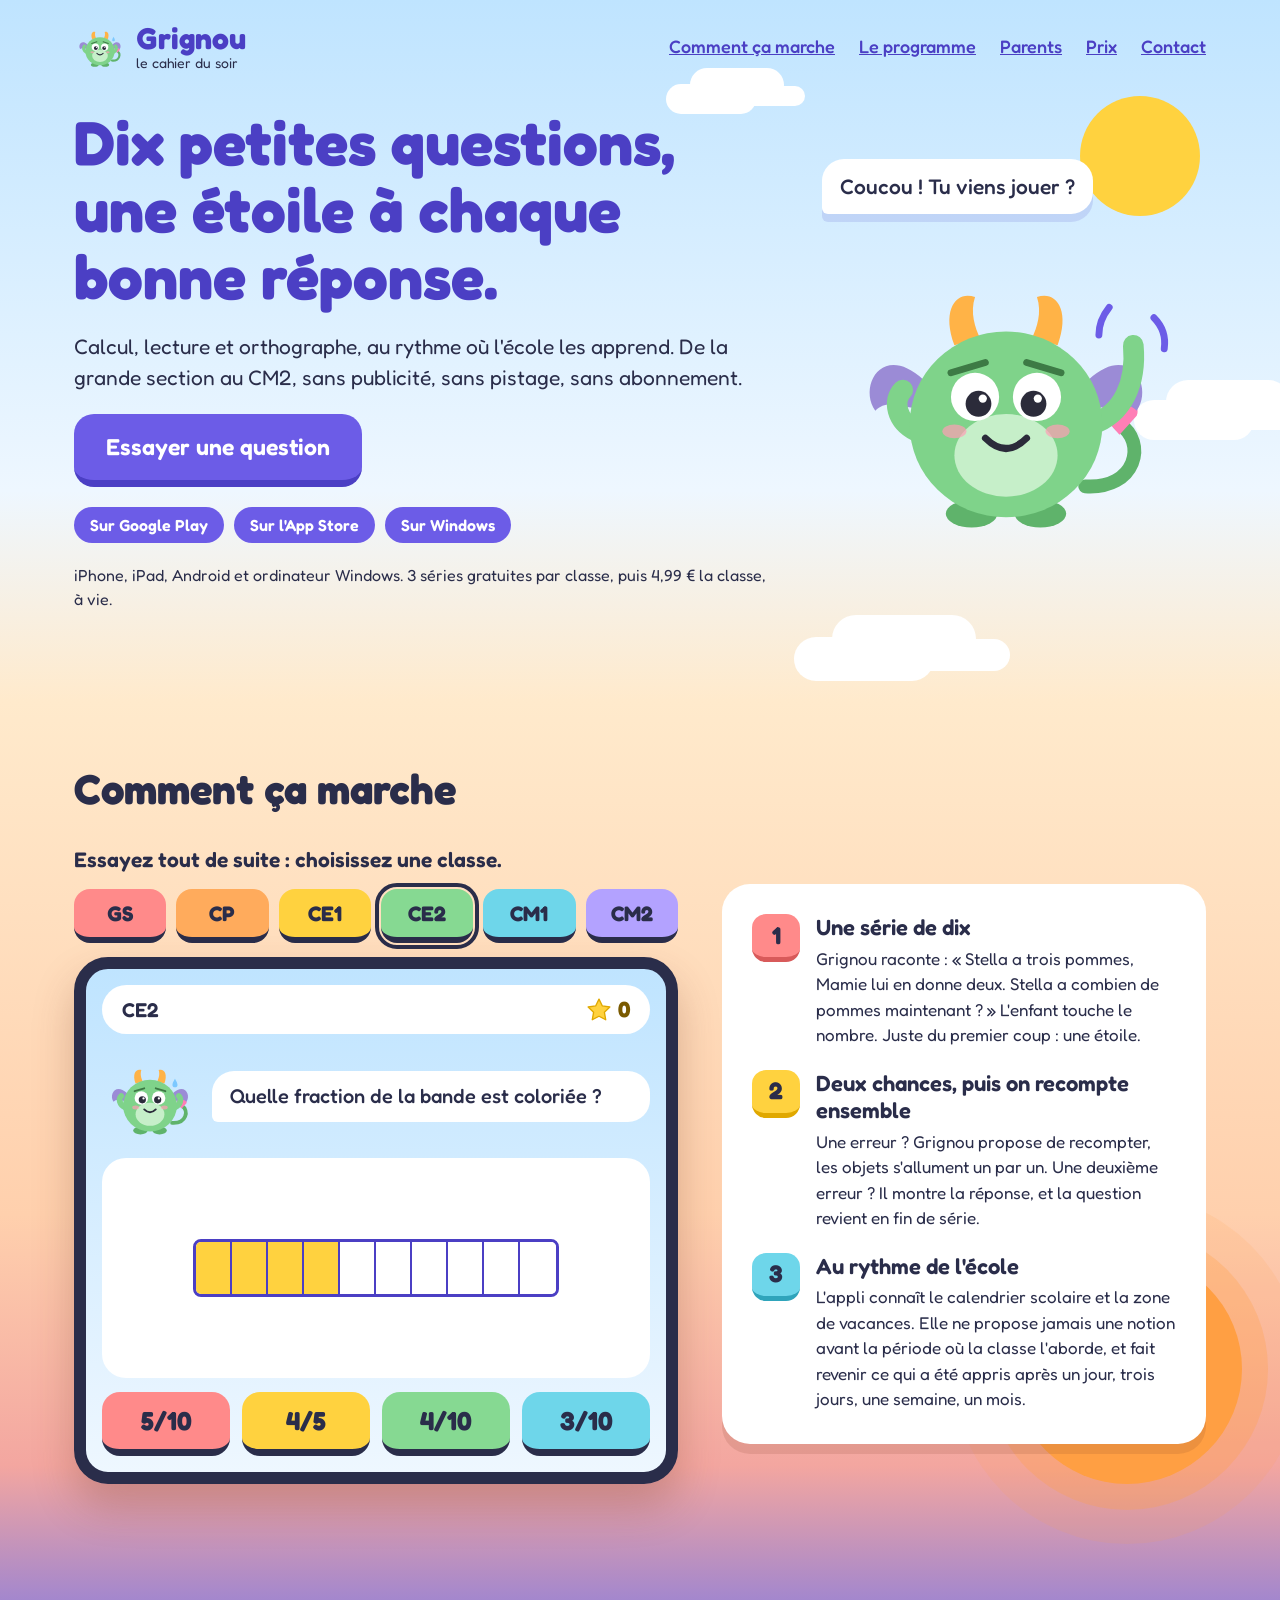
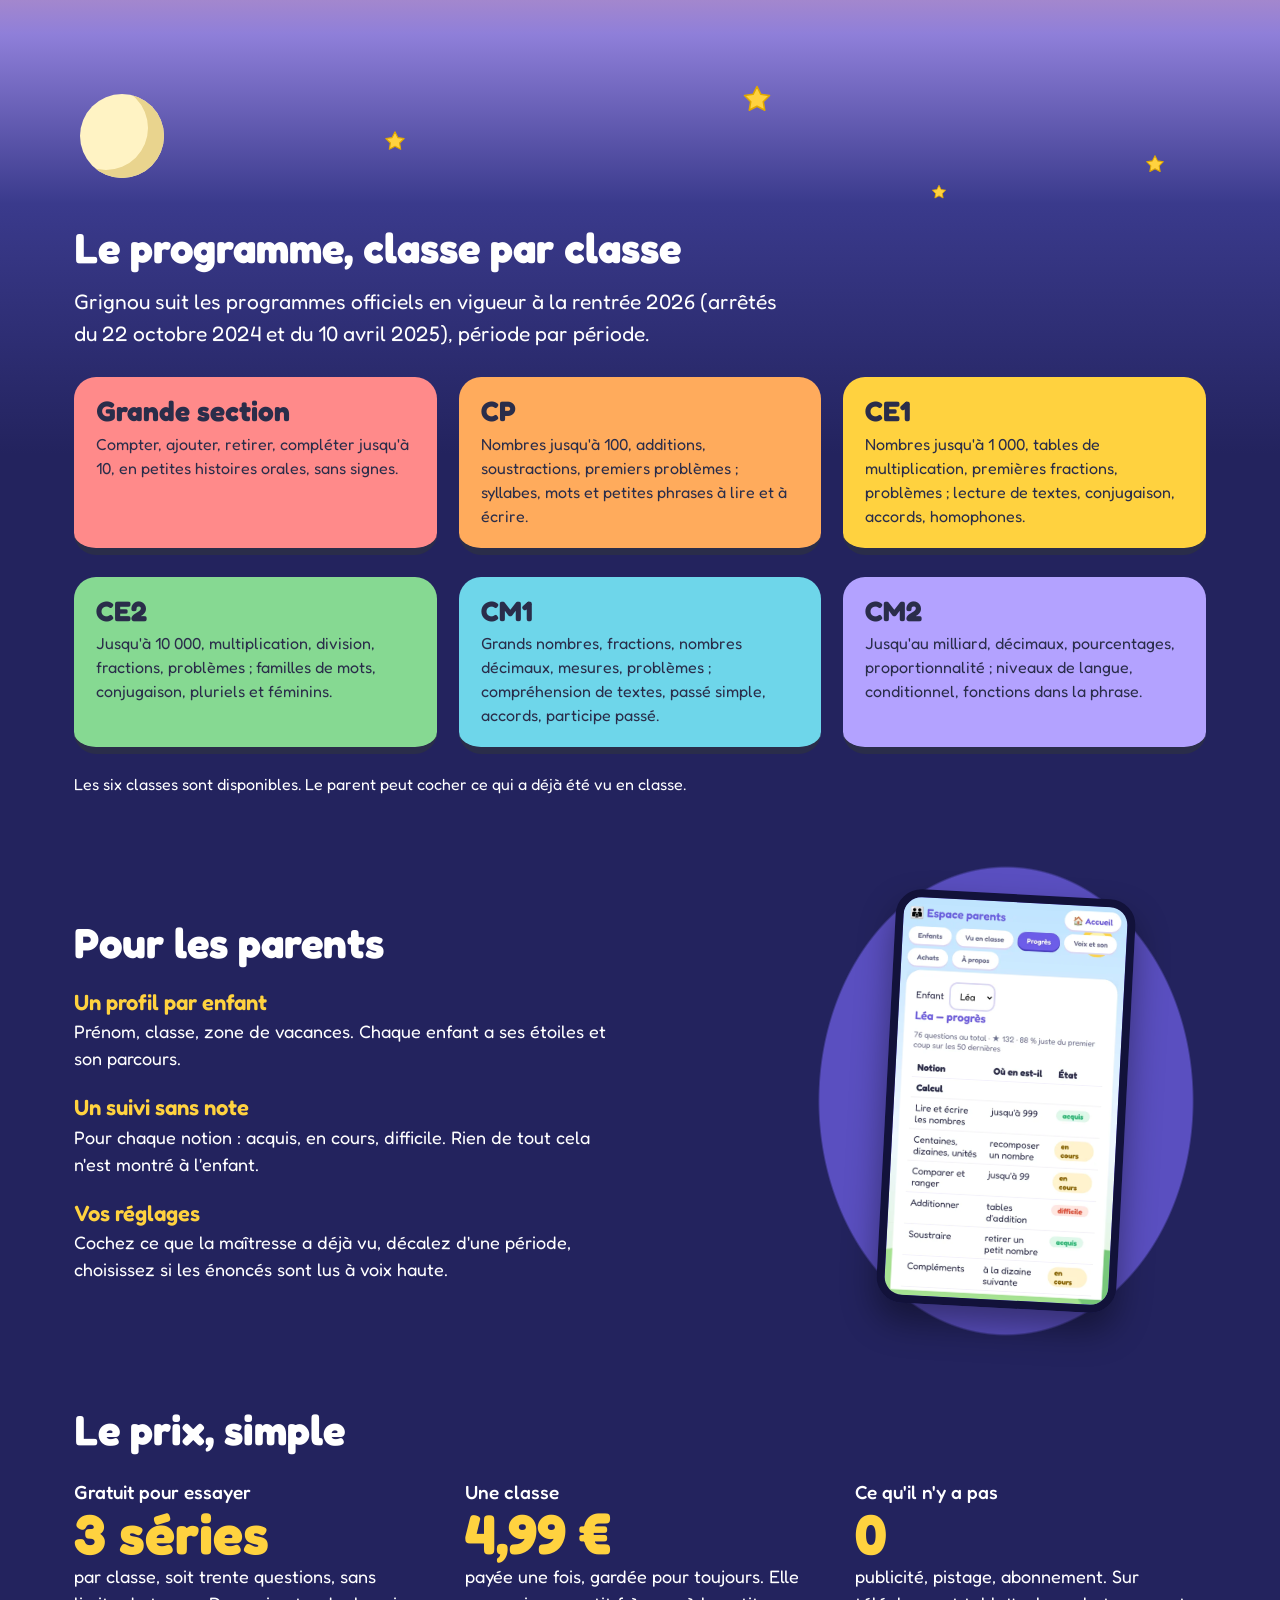
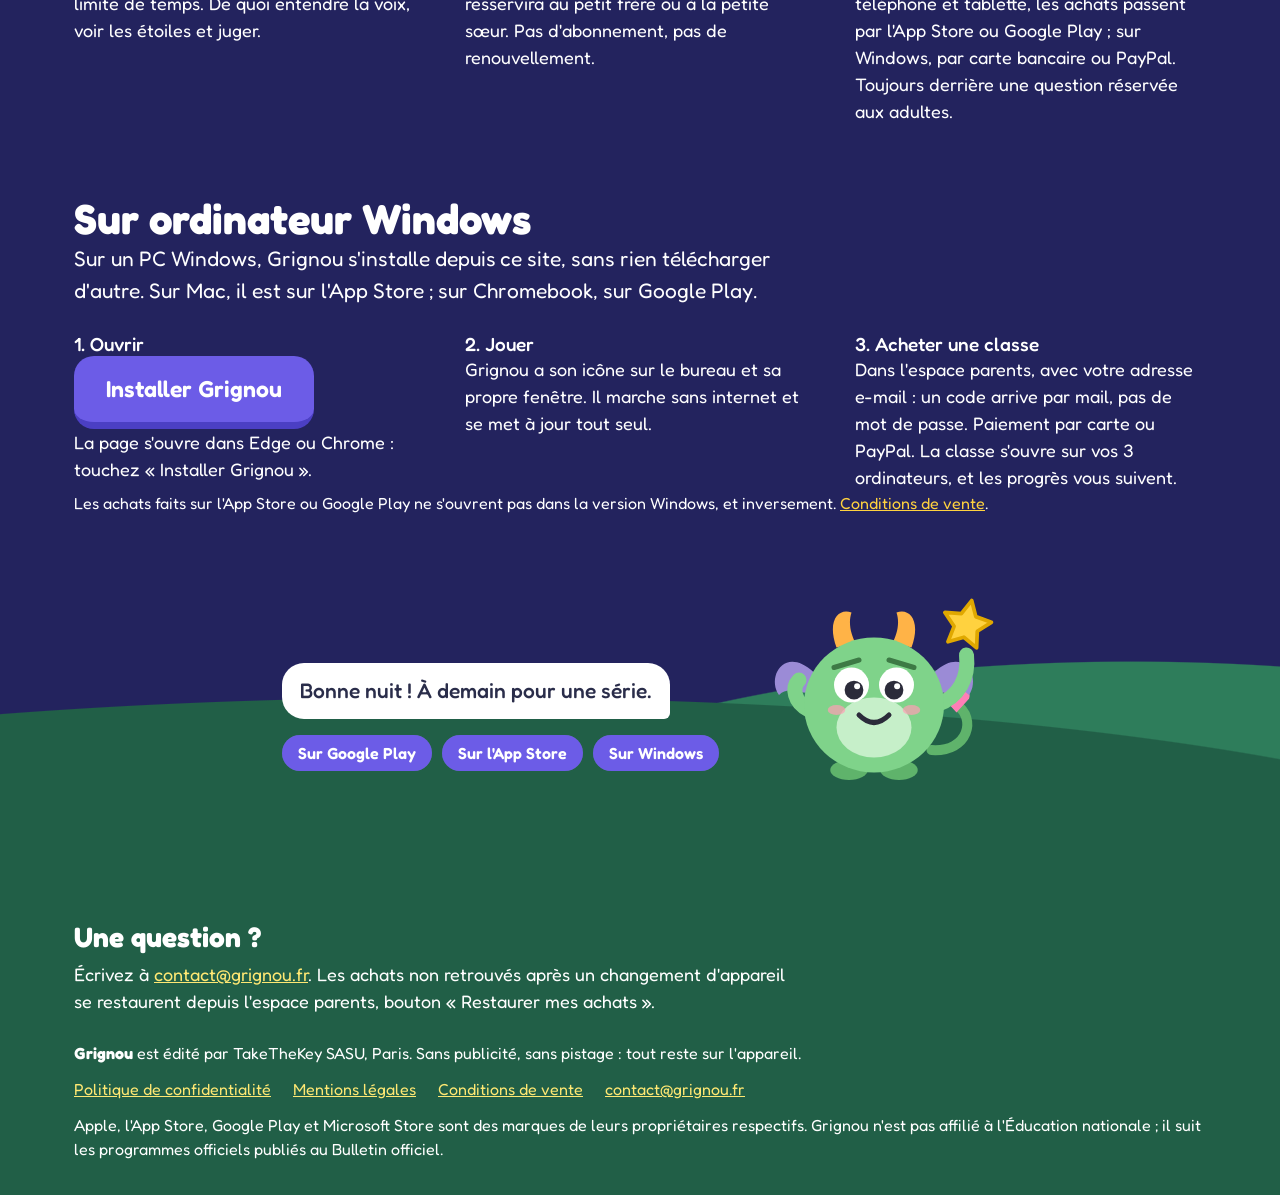
==== commit 5a657624: "Version Windows (app.grignou.fr), App Store en ligne, conditions de vente, confidentialité, SASU" ====
--- a/index.html
+++ b/index.html
@@ -15,7 +15,7 @@
 <meta property="og:image:width" content="1024">
 <meta property="og:image:height" content="500">
 <meta name="twitter:card" content="summary_large_image">
-<script type="application/ld+json">[{"@context": "https://schema.org", "@type": "WebSite", "name": "Grignou", "alternateName": ["Grignou, le cahier du soir", "grignou.fr"], "url": "https://grignou.fr/", "inLanguage": "fr"}, {"@context": "https://schema.org", "@type": "Organization", "name": "Grignou", "legalName": "TakeTheKey SAS", "url": "https://grignou.fr/", "logo": "https://grignou.fr/icon-192.png", "email": "contact@grignou.fr"}, {"@context": "https://schema.org", "@type": "SoftwareApplication", "name": "Grignou", "alternateName": "Grignou, le cahier du soir", "description": "Grignou : calcul, lecture et orthographe, dix petites questions par jour, de la grande section au CM2, au rythme de l'école. Sans publicité, sans pistage. 3 séries gratuites, puis 4,99 € la classe, pour toujours.", "url": "https://grignou.fr/", "image": "https://grignou.fr/img/partage.png", "applicationCategory": "EducationalApplication", "operatingSystem": "Android, iOS, macOS, Windows", "inLanguage": "fr", "isFamilyFriendly": true, "audience": {"@type": "EducationalAudience", "educationalRole": "student"}, "offers": {"@type": "Offer", "price": "0", "priceCurrency": "EUR"}, "publisher": {"@type": "Organization", "name": "TakeTheKey SAS"}}]</script>
+<script type="application/ld+json">[{"@context": "https://schema.org", "@type": "WebSite", "name": "Grignou", "alternateName": ["Grignou, le cahier du soir", "grignou.fr"], "url": "https://grignou.fr/", "inLanguage": "fr"}, {"@context": "https://schema.org", "@type": "Organization", "name": "Grignou", "legalName": "TakeTheKey SASU", "url": "https://grignou.fr/", "logo": "https://grignou.fr/icon-192.png", "email": "contact@grignou.fr"}, {"@context": "https://schema.org", "@type": "SoftwareApplication", "name": "Grignou", "alternateName": "Grignou, le cahier du soir", "description": "Grignou : calcul, lecture et orthographe, dix petites questions par jour, de la grande section au CM2, au rythme de l'école. Sans publicité, sans pistage. 3 séries gratuites, puis 4,99 € la classe, pour toujours.", "url": "https://grignou.fr/", "image": "https://grignou.fr/img/partage.png", "applicationCategory": "EducationalApplication", "operatingSystem": "Android, iOS, macOS, Windows", "inLanguage": "fr", "isFamilyFriendly": true, "audience": {"@type": "EducationalAudience", "educationalRole": "student"}, "offers": {"@type": "Offer", "price": "0", "priceCurrency": "EUR"}, "publisher": {"@type": "Organization", "name": "TakeTheKey SASU"}}]</script>
 <meta name="description" content="Grignou : calcul, lecture et orthographe, dix petites questions par jour, de la grande section au CM2, au rythme de l'école. Sans publicité, sans pistage. 3 séries gratuites, puis 4,99 € la classe, pour toujours.">
 <link rel="icon" href="icon-192.png">
 <link rel="stylesheet" href="accueil.css">
@@ -50,10 +50,10 @@
       <a class="touche violette" href="#comment">Essayer une question</a>
       <ul class="bientot" aria-label="Disponibilité">
         <li class="dispo"><a href="https://play.google.com/store/apps/details?id=fr.grignou.app">Sur Google Play</a></li>
-        <li>Bientôt sur l'App Store</li>
-        <li>Bientôt sur Mac et Windows</li>
+        <li class="dispo"><a href="https://apps.apple.com/fr/app/id6836298676">Sur l'App Store</a></li>
+        <li class="dispo"><a href="#ordinateur">Sur Windows</a></li>
       </ul>
-      <p class="petit">iPhone, iPad, Android, Mac, Windows. 3 séries gratuites par classe, puis 4,99 € la classe, à vie.</p>
+      <p class="petit">iPhone, iPad, Android et ordinateur Windows. 3 séries gratuites par classe, puis 4,99 € la classe, à vie.</p>
     </div>
     <div class="accueil-grignou">
       <p class="bulle">Coucou ! Tu viens jouer ?</p>
@@ -142,8 +142,20 @@
       <div><h3>Une classe</h3><p class="gros">4,99 €</p>
       <p>payée une fois, gardée pour toujours. Elle resservira au petit frère ou à la petite sœur. Pas d'abonnement, pas de renouvellement.</p></div>
       <div><h3>Ce qu'il n'y a pas</h3><p class="gros">0</p>
-      <p>publicité, pistage, compte à créer, donnée envoyée sur internet. Les achats passent par la boutique de votre appareil, derrière une question réservée aux adultes.</p></div>
+      <p>publicité, pistage, abonnement. Sur téléphone et tablette, les achats passent par l'App Store ou Google Play ; sur Windows, par carte bancaire ou PayPal. Toujours derrière une question réservée aux adultes.</p></div>
     </div>
+  </section>
+
+  <section class="large" id="ordinateur">
+    <h2>Sur ordinateur Windows</h2>
+    <p class="chapeau">Sur un PC Windows, Grignou s'installe depuis ce site, sans rien télécharger d'autre. Sur Mac, il est sur l'App Store ; sur Chromebook, sur Google Play.</p>
+    <div class="prix">
+      <div><h3>1. Ouvrir</h3><p><a class="touche violette" href="https://app.grignou.fr/">Installer Grignou</a></p>
+      <p>La page s'ouvre dans Edge ou Chrome : touchez « Installer Grignou ».</p></div>
+      <div><h3>2. Jouer</h3><p>Grignou a son icône sur le bureau et sa propre fenêtre. Il marche sans internet et se met à jour tout seul.</p></div>
+      <div><h3>3. Acheter une classe</h3><p>Dans l'espace parents, avec votre adresse e-mail : un code arrive par mail, pas de mot de passe. Paiement par carte ou PayPal. La classe s'ouvre sur vos 3 ordinateurs, et les progrès vous suivent.</p></div>
+    </div>
+    <p class="petit">Les achats faits sur l'App Store ou Google Play ne s'ouvrent pas dans la version Windows, et inversement. <a href="conditions-de-vente.html">Conditions de vente</a>.</p>
   </section>
 
   <div class="colline-zone">
@@ -153,8 +165,8 @@
         <p class="bulle droite">Bonne nuit ! À demain pour une série.</p>
         <ul class="bientot clair" aria-label="Disponibilité">
           <li class="dispo"><a href="https://play.google.com/store/apps/details?id=fr.grignou.app">Sur Google Play</a></li>
-          <li>Bientôt sur l'App Store</li>
-          <li>Bientôt sur Mac et Windows</li>
+          <li class="dispo"><a href="https://apps.apple.com/fr/app/id6836298676">Sur l'App Store</a></li>
+          <li class="dispo"><a href="#ordinateur">Sur Windows</a></li>
         </ul>
       </div>
       <img class="berce" src="img/grignou-etoile.svg" alt="Grignou, sur sa colline, tient une étoile" width="250" height="250">
@@ -168,8 +180,8 @@
       <h2>Une question ?</h2>
       <p>Écrivez à <a href="mailto:contact@grignou.fr">contact@grignou.fr</a>. Les achats non retrouvés après un changement d'appareil se restaurent depuis l'espace parents, bouton « Restaurer mes achats ».</p>
     </section>
-    <p><strong>Grignou</strong> est édité par TakeTheKey SAS, Paris. Sans publicité, sans pistage : tout reste sur l'appareil.</p>
-    <p class="liens"><a href="confidentialite.html">Politique de confidentialité</a> <a href="mentions-legales.html">Mentions légales</a> <a href="mailto:contact@grignou.fr">contact@grignou.fr</a></p>
+    <p><strong>Grignou</strong> est édité par TakeTheKey SASU, Paris. Sans publicité, sans pistage : tout reste sur l'appareil.</p>
+    <p class="liens"><a href="confidentialite.html">Politique de confidentialité</a> <a href="mentions-legales.html">Mentions légales</a> <a href="conditions-de-vente.html">Conditions de vente</a> <a href="mailto:contact@grignou.fr">contact@grignou.fr</a></p>
     <p class="petit">Apple, l'App Store, Google Play et Microsoft Store sont des marques de leurs propriétaires respectifs. Grignou n'est pas affilié à l'Éducation nationale ; il suit les programmes officiels publiés au Bulletin officiel.</p>
   </div>
 </footer>
--- a/accueil.css
+++ b/accueil.css
@@ -145,6 +145,10 @@
 .colline-contenu{position:relative;width:100%;display:flex;flex-wrap:wrap;align-items:flex-end;justify-content:center;gap:10px 30px}
 .bonsoir{display:flex;flex-direction:column;align-items:flex-start;gap:16px;padding-bottom:130px;max-width:100%}
 .bientot.clair li{background:rgba(255,255,255,.14);color:#fff}
+.bientot li.dispo{padding:0}
+.bientot li.dispo a{display:block;padding:6px 16px;border-radius:999px;background:var(--violet);color:#fff;font-weight:600;text-decoration:none}
+.bientot li.dispo a:hover,.bientot li.dispo a:focus-visible{background:var(--violet-f)}
+.bientot li.dispo a:focus-visible{outline:3px solid var(--soleil);outline-offset:2px}
 .berce{width:250px;max-width:60%;margin-bottom:96px;transform-origin:50% 90%;animation:berce 4s ease-in-out infinite}
 
 /* ---------- Le pied de page ---------- */
@@ -190,3 +194,6 @@
   html{scroll-behavior:auto}
   *{animation:none !important}
 }
+
+/* section « Sur ordinateur » (version ordinateur, 20/11/2026) */
+#ordinateur a:not(.touche){color:#ffd23f}
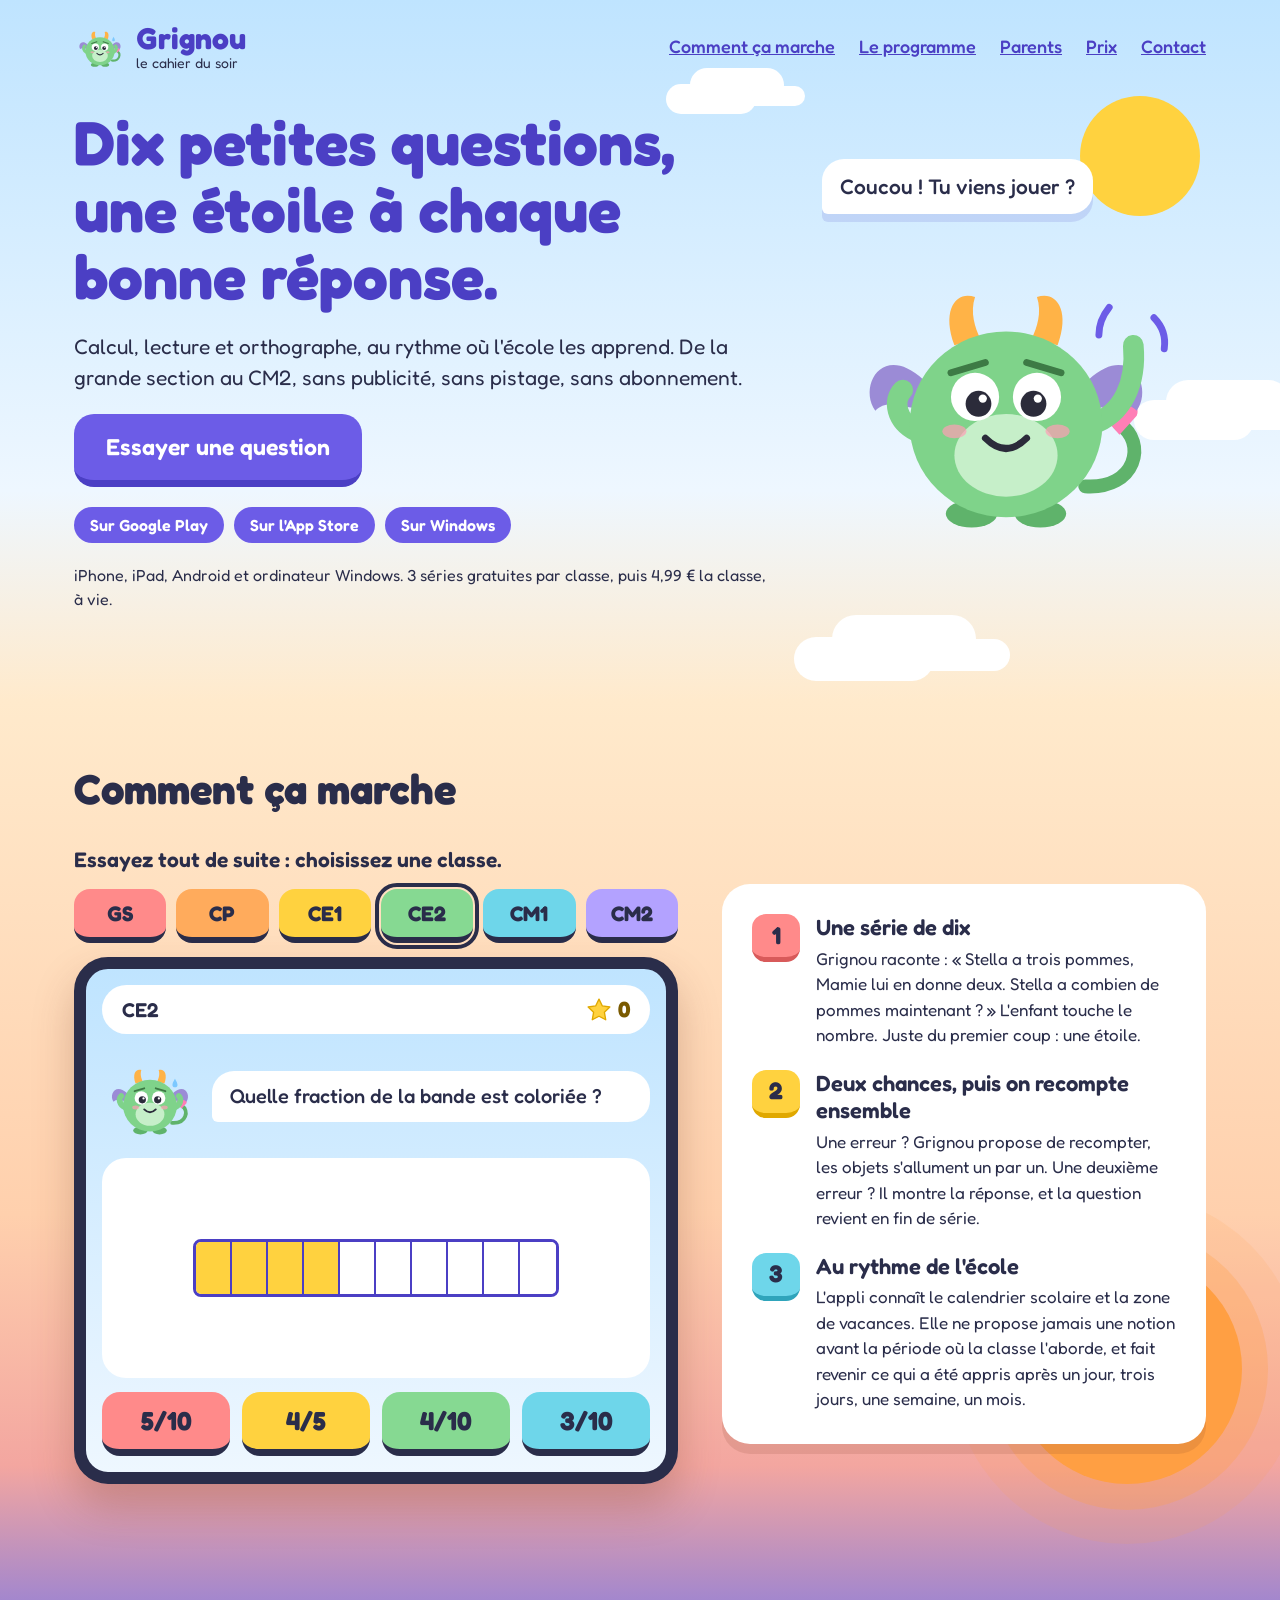
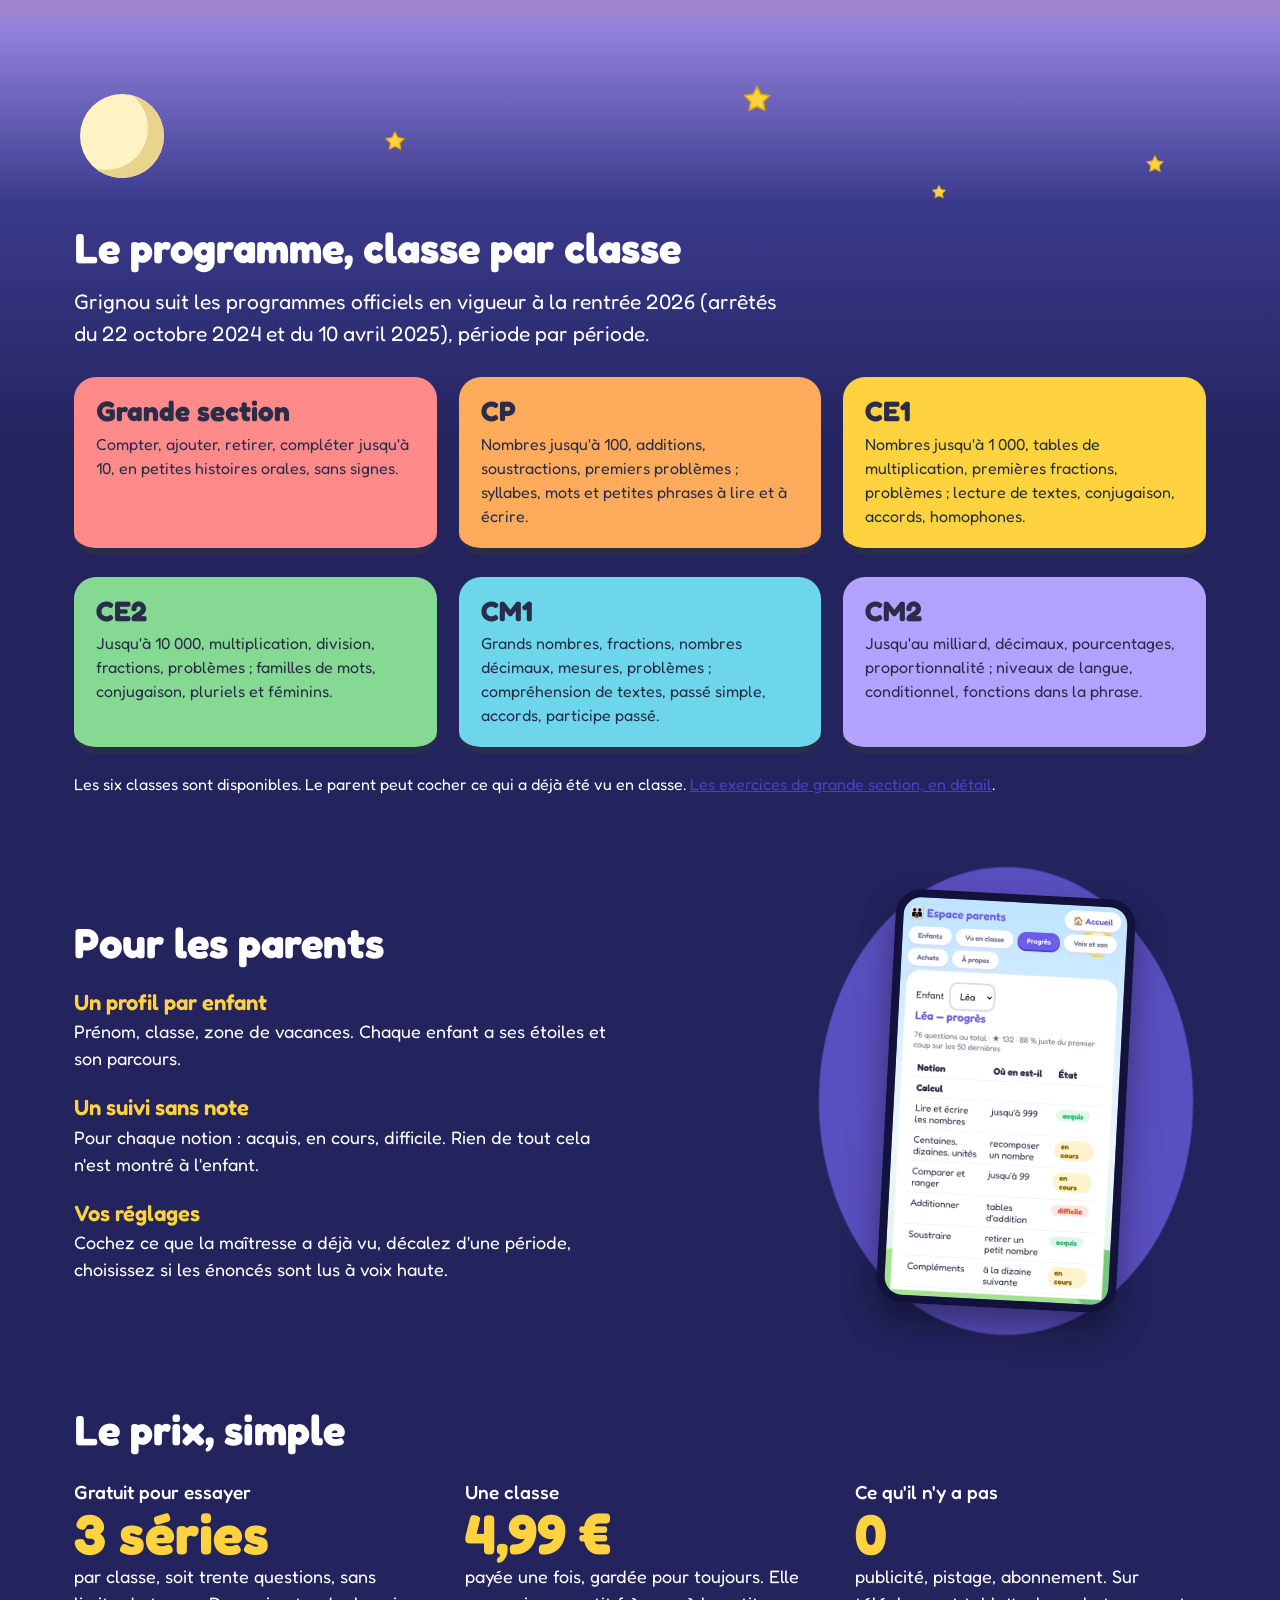
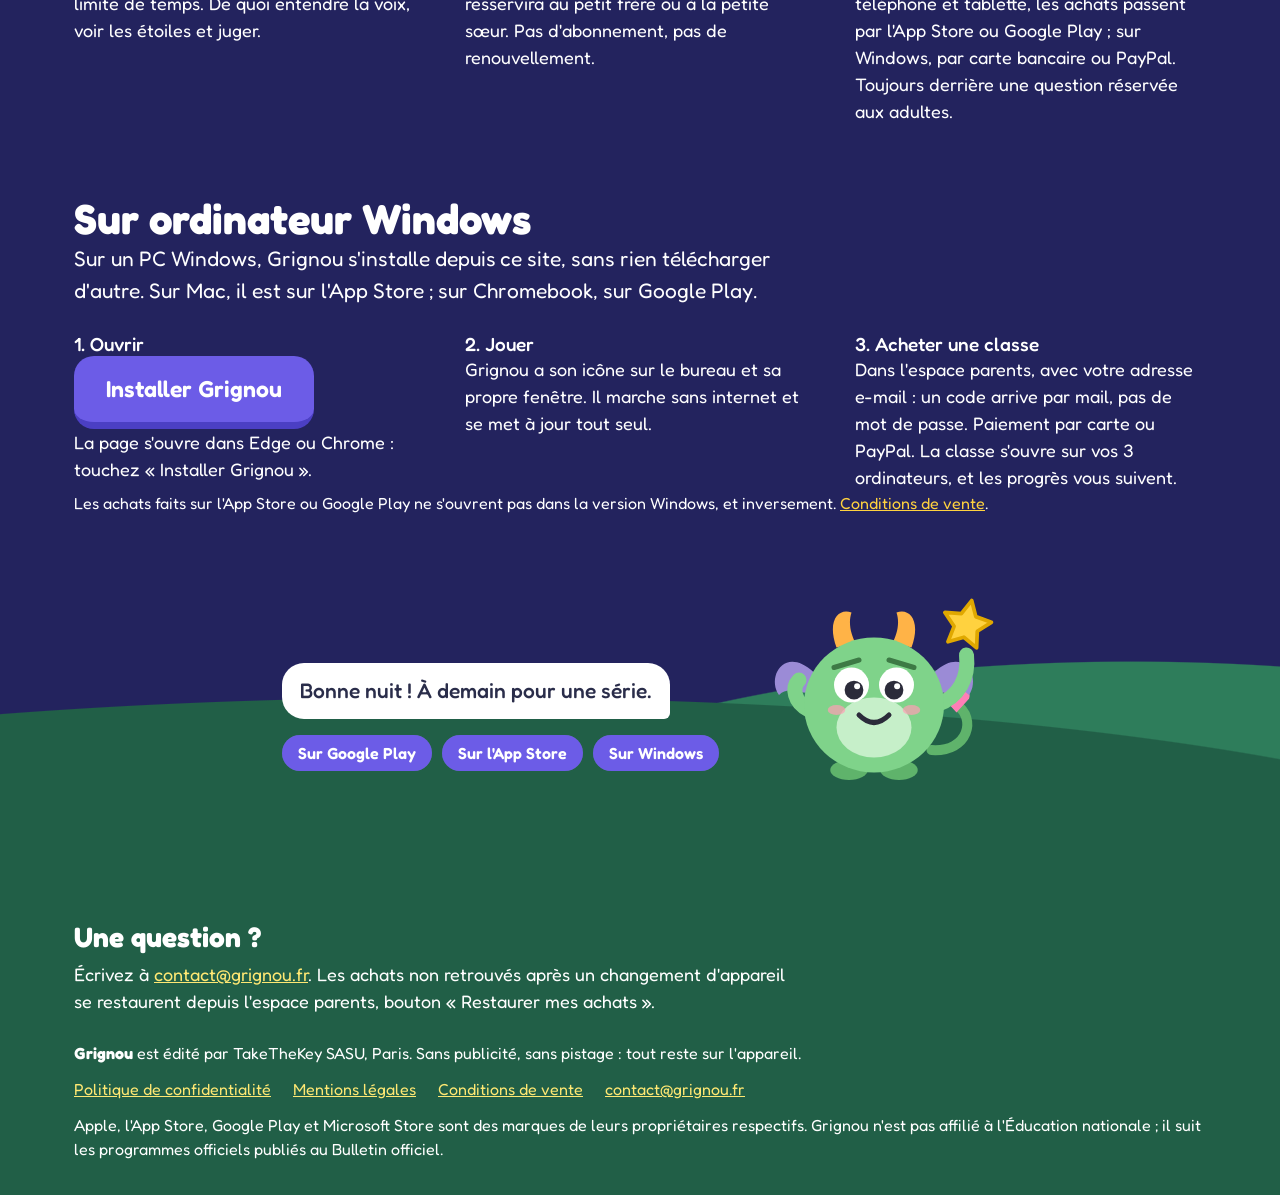
==== commit 3df7b3fd: "Update index.html" ====
--- a/index.html
+++ b/index.html
@@ -114,7 +114,7 @@
       <li class="c5"><b>CM1</b><span>Grands nombres, fractions, nombres décimaux, mesures, problèmes ; compréhension de textes, passé simple, accords, participe passé.</span></li>
       <li class="c6"><b>CM2</b><span>Jusqu'au milliard, décimaux, pourcentages, proportionnalité ; niveaux de langue, conditionnel, fonctions dans la phrase.</span></li>
     </ul>
-    <p class="petit">Les six classes sont disponibles. Le parent peut cocher ce qui a déjà été vu en classe.</p>
+    <p class="petit">Les six classes sont disponibles. Le parent peut cocher ce qui a déjà été vu en classe. <a href="exercices-grande-section.html">Les exercices de grande section, en détail</a>.</p>
   </section>
 
   <section class="large parents" id="parents">
@@ -187,5 +187,5 @@
 </footer>
 
 <script src="jeu.js" defer></script>
-</body>
+<script defer src="https://static.cloudflareinsights.com/beacon.min.js" data-cf-beacon='{"token": "f4f4aa21b6b04073ad6ad90206f1f7dc"}'></script></body>
 </html>
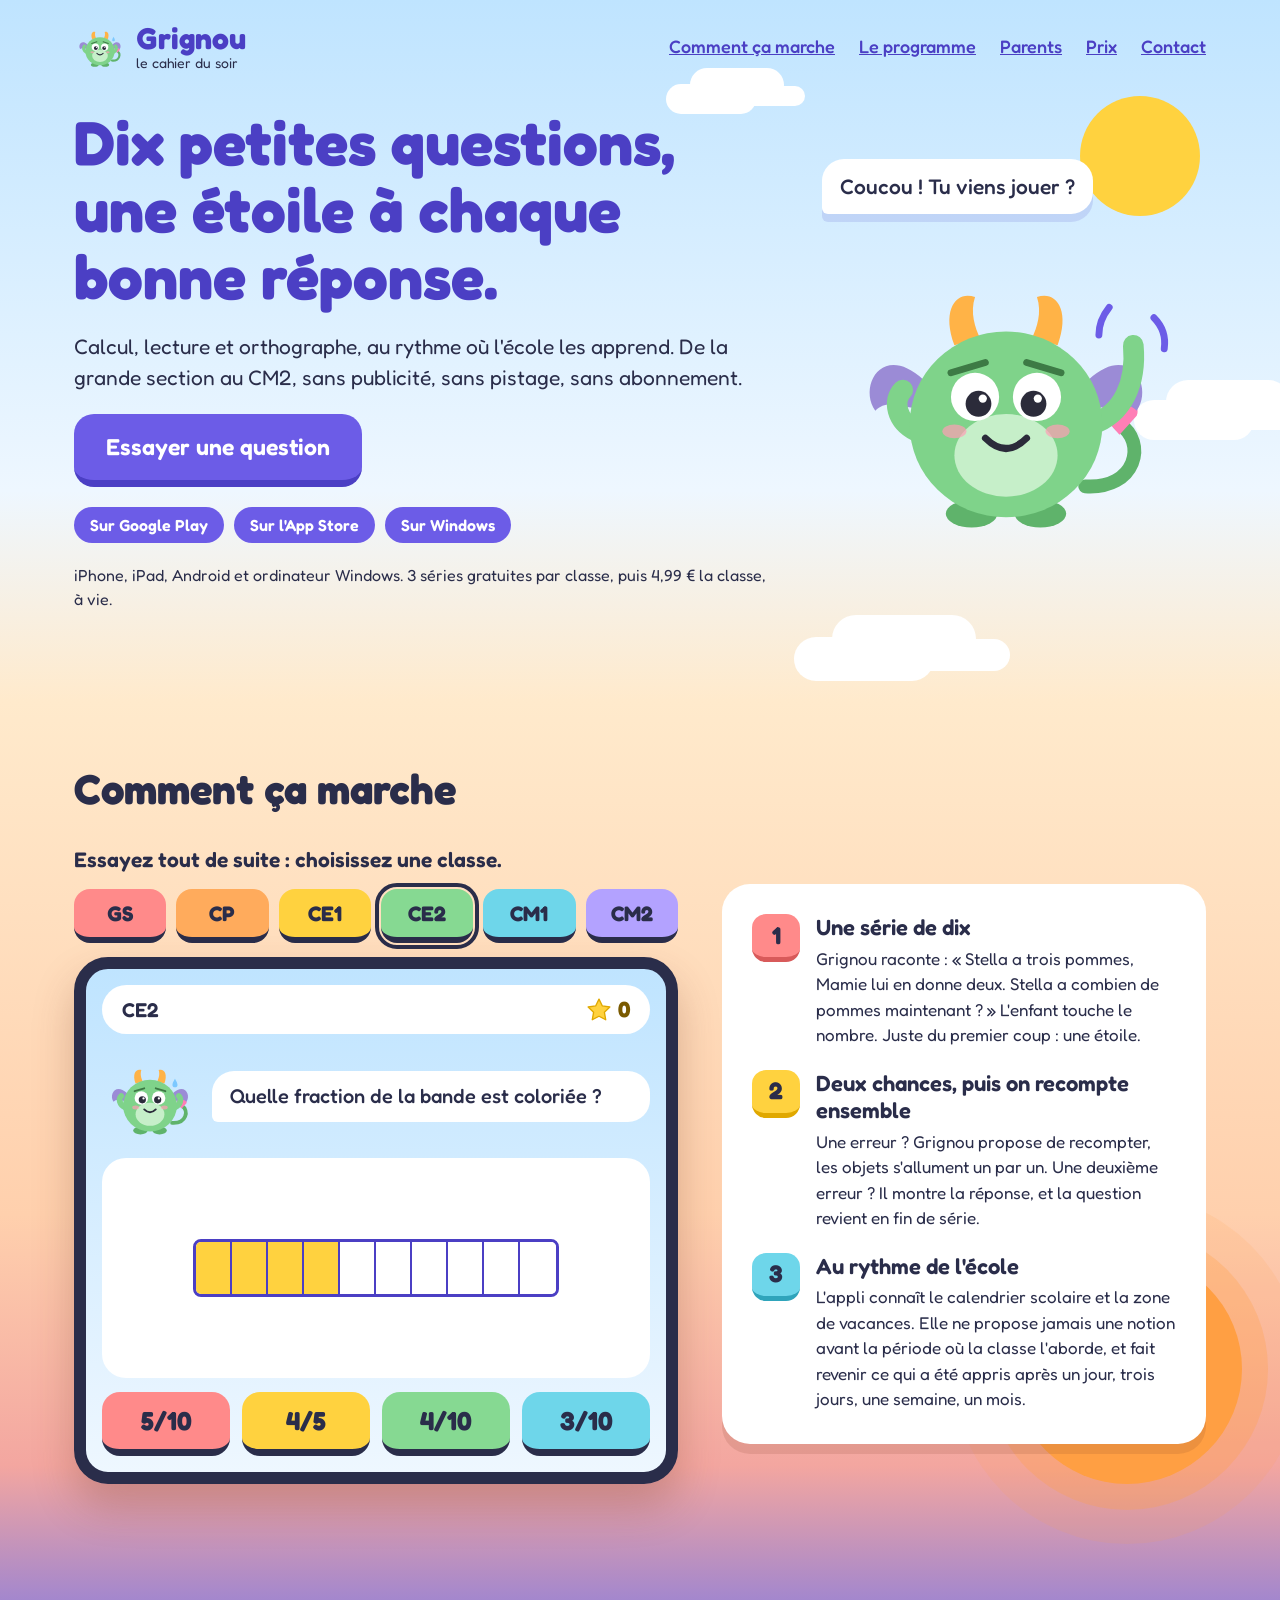
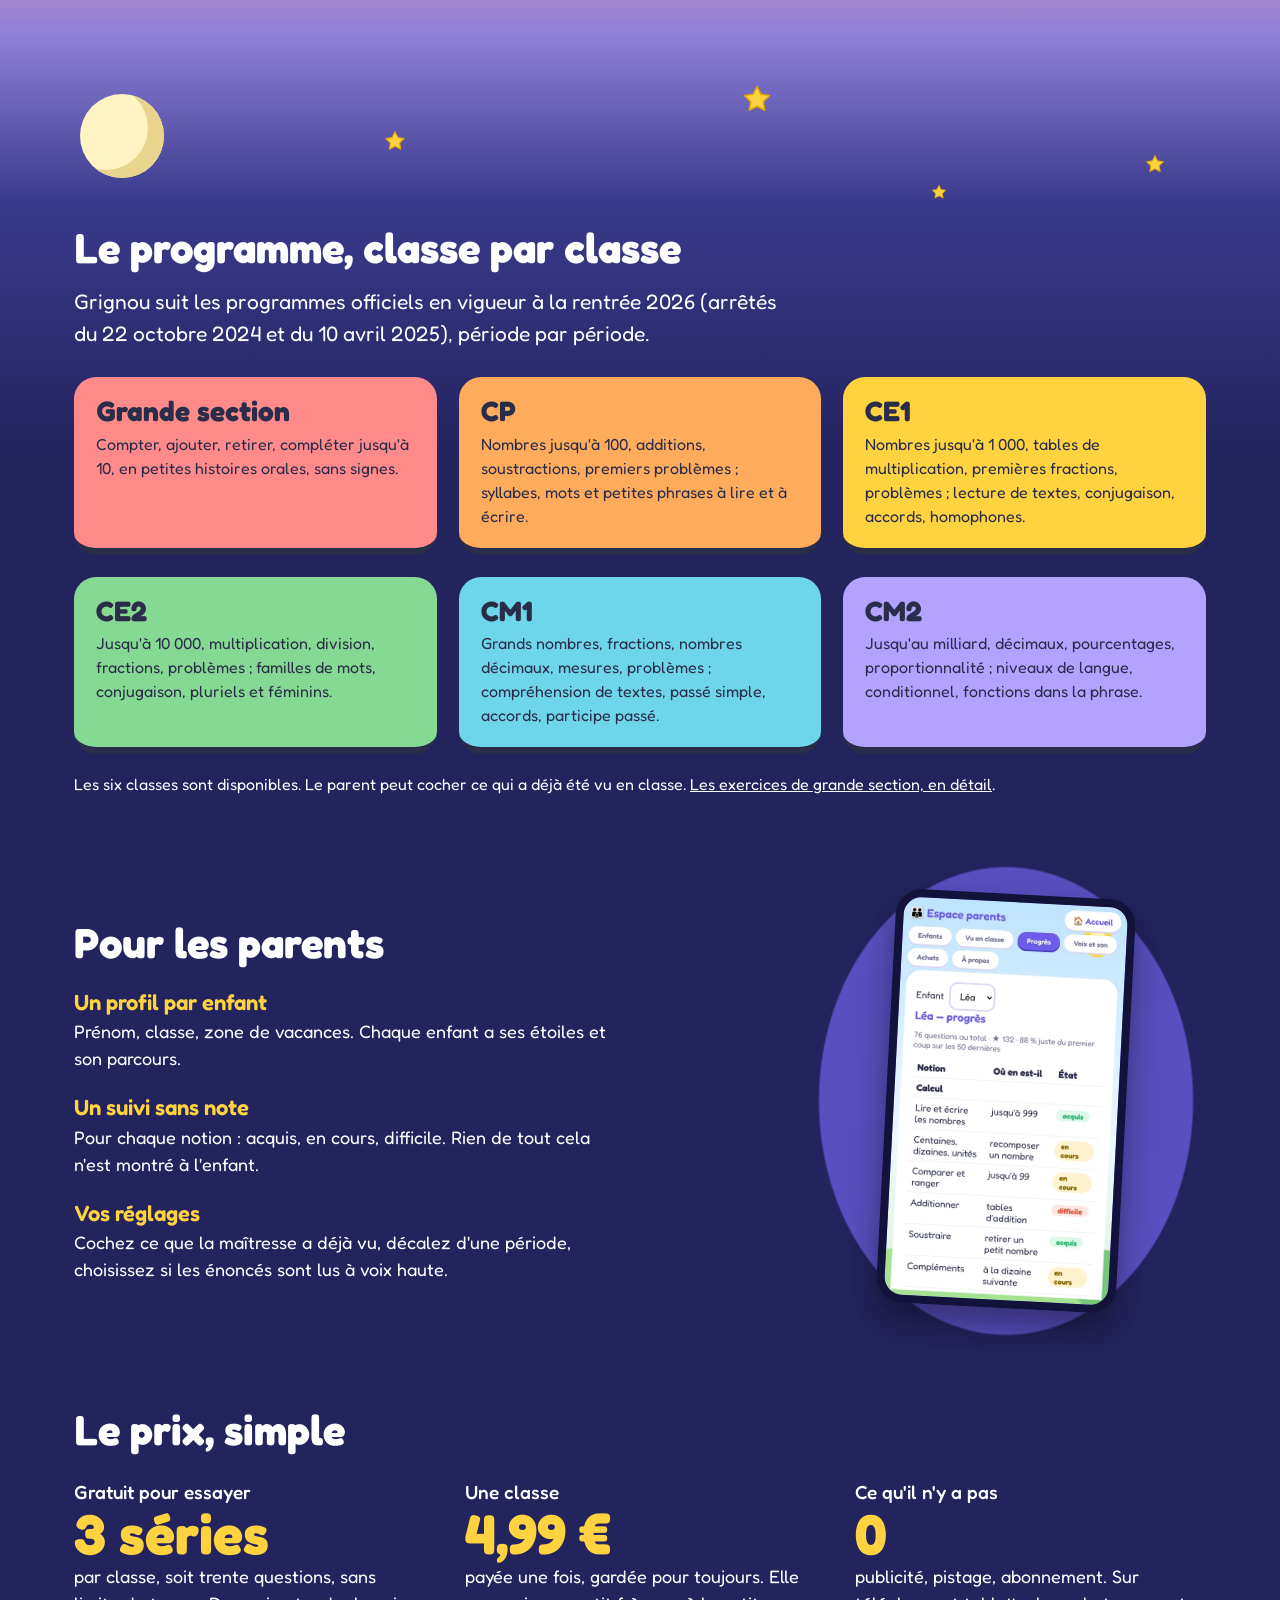
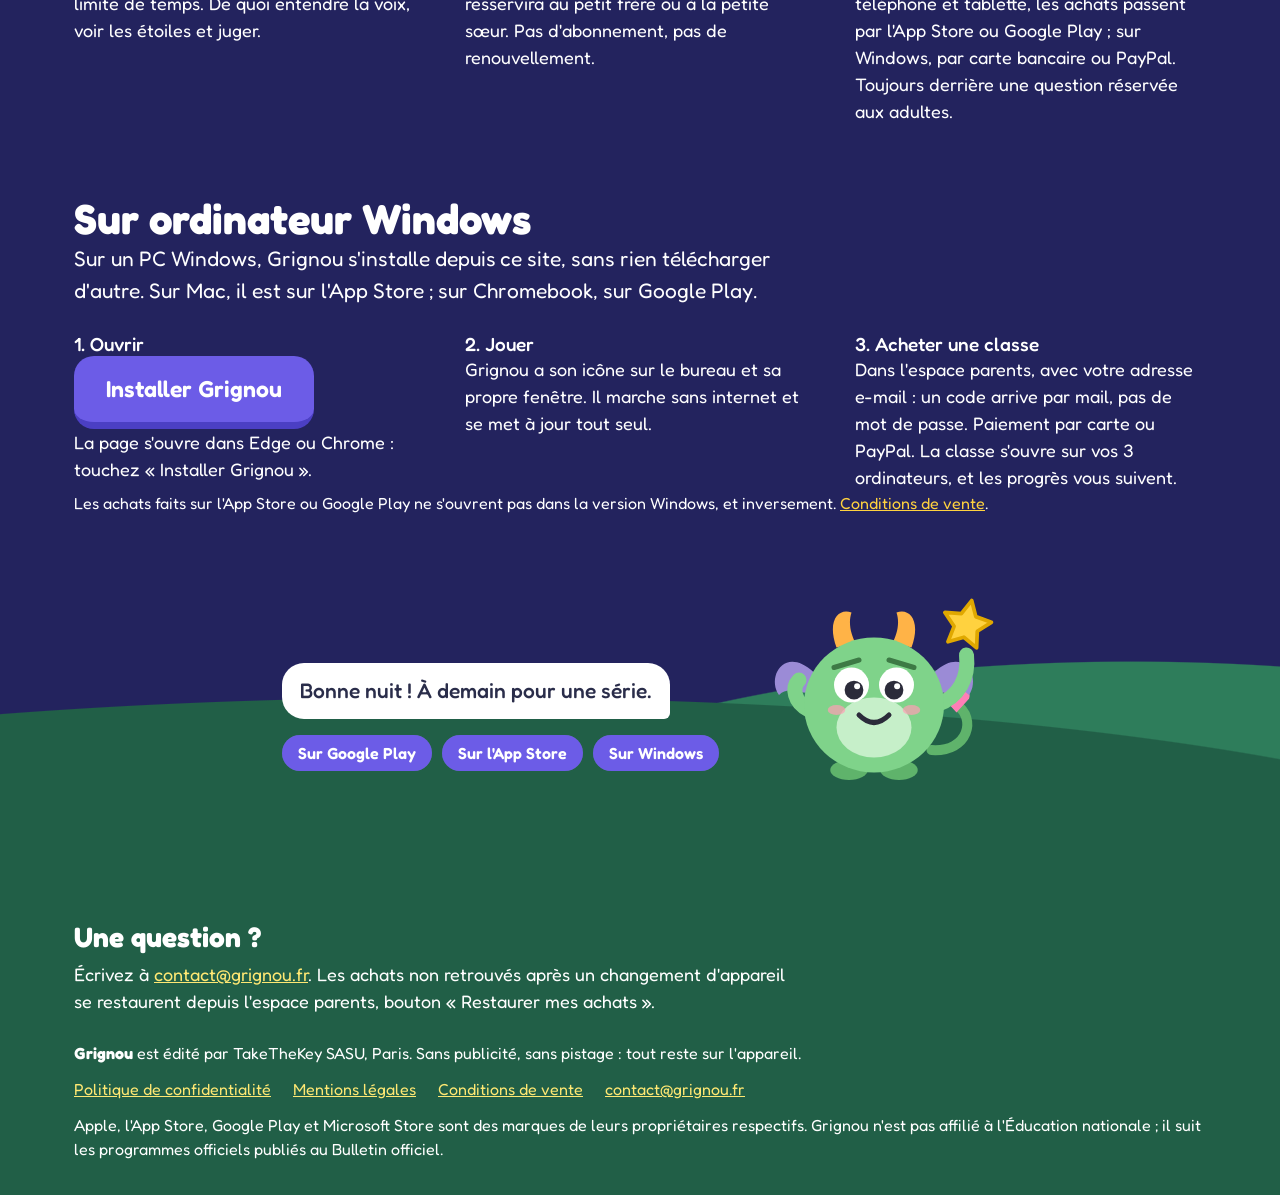
==== commit 1fe9326a: "Update index.html" ====
--- a/index.html
+++ b/index.html
@@ -114,7 +114,7 @@
       <li class="c5"><b>CM1</b><span>Grands nombres, fractions, nombres décimaux, mesures, problèmes ; compréhension de textes, passé simple, accords, participe passé.</span></li>
       <li class="c6"><b>CM2</b><span>Jusqu'au milliard, décimaux, pourcentages, proportionnalité ; niveaux de langue, conditionnel, fonctions dans la phrase.</span></li>
     </ul>
-    <p class="petit">Les six classes sont disponibles. Le parent peut cocher ce qui a déjà été vu en classe. <a href="exercices-grande-section.html">Les exercices de grande section, en détail</a>.</p>
+    <p class="petit">Les six classes sont disponibles. Le parent peut cocher ce qui a déjà été vu en classe. <a href="exercices-grande-section.html" style="color:inherit">Les exercices de grande section, en détail</a>.</p>
   </section>
 
   <section class="large parents" id="parents">
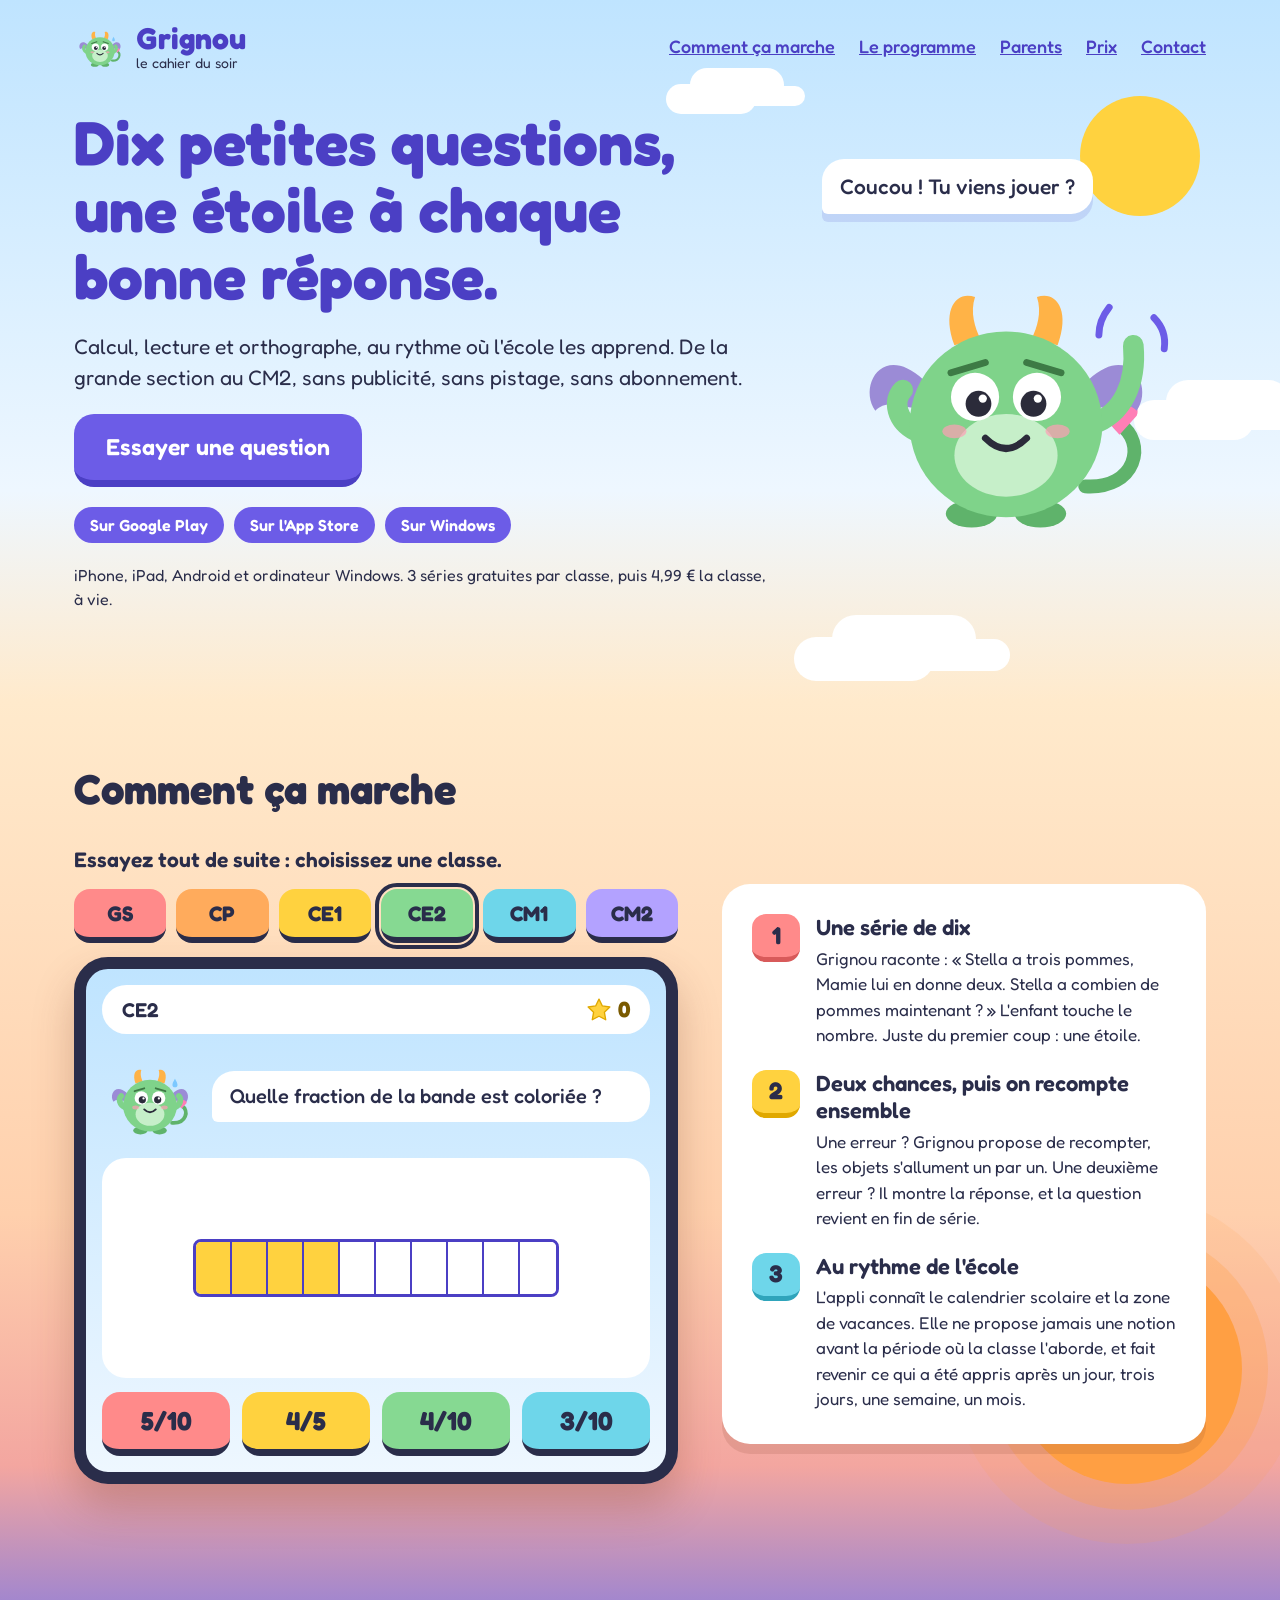
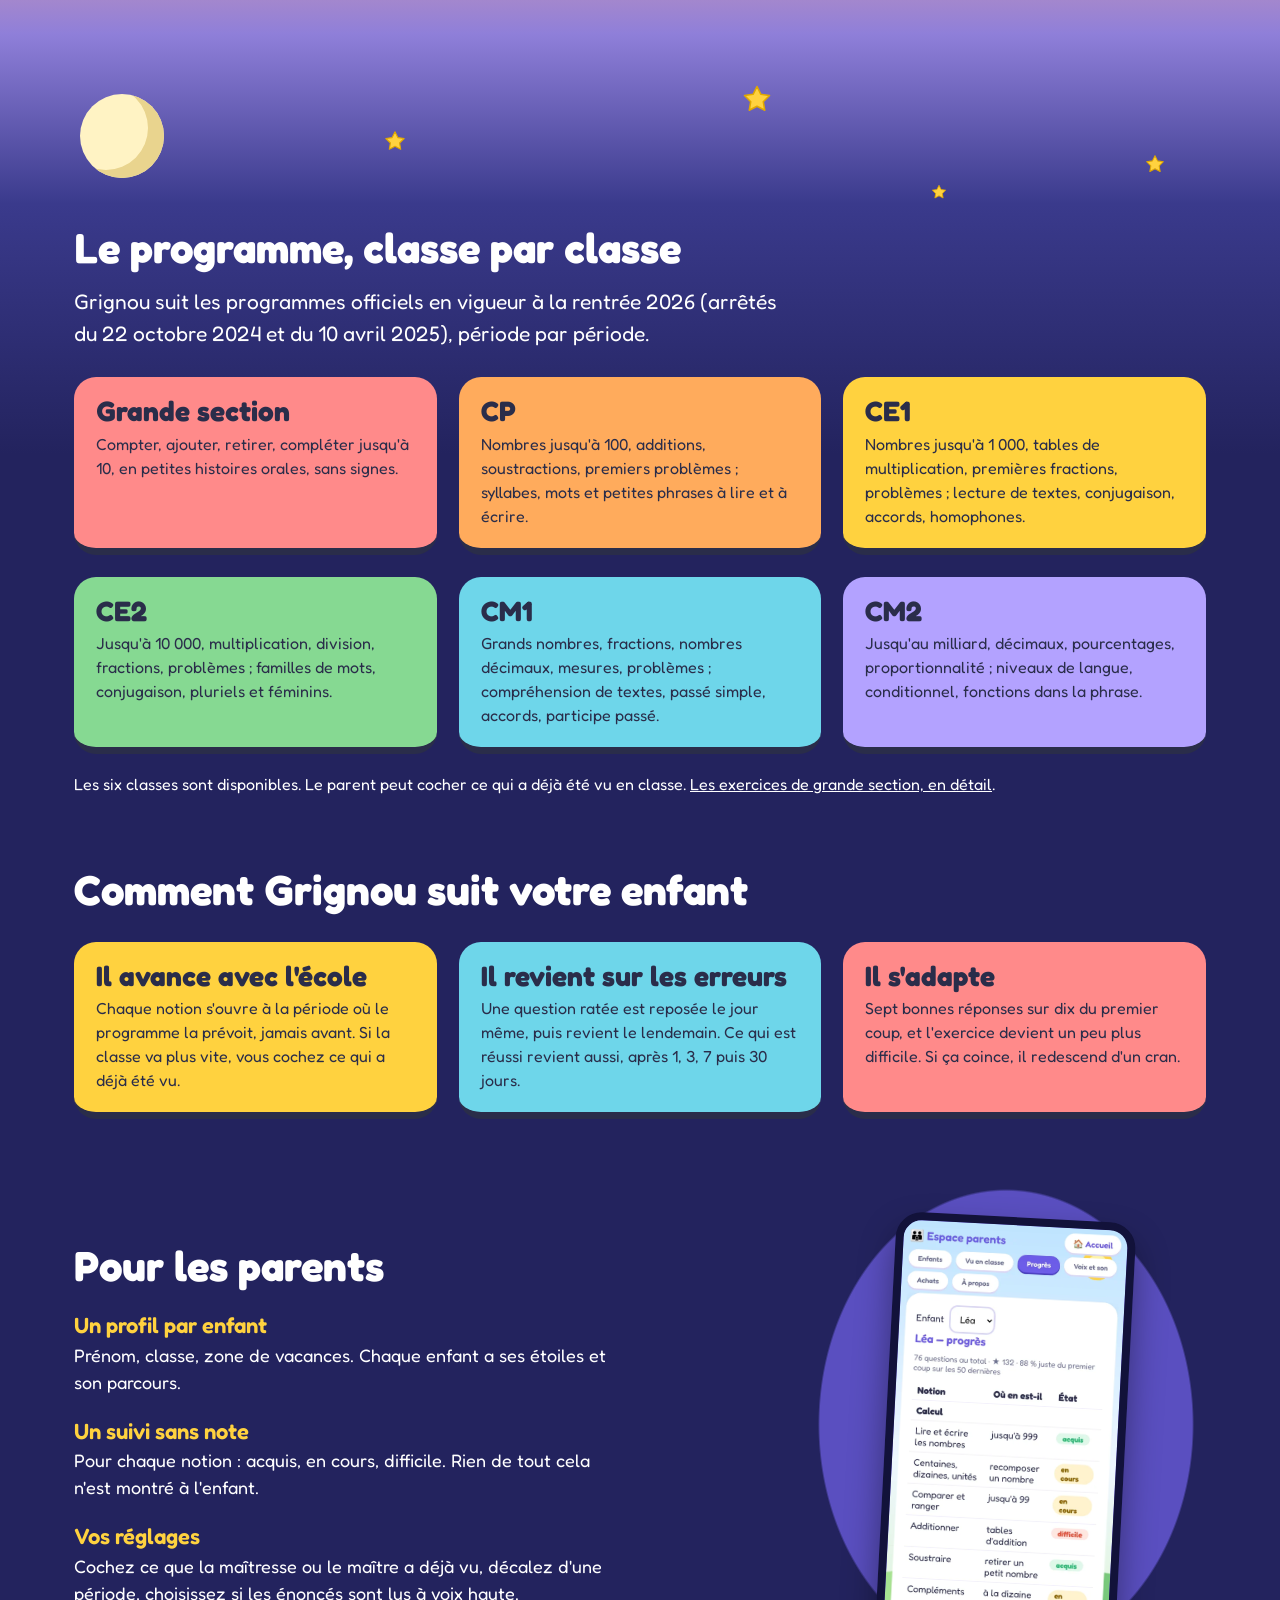
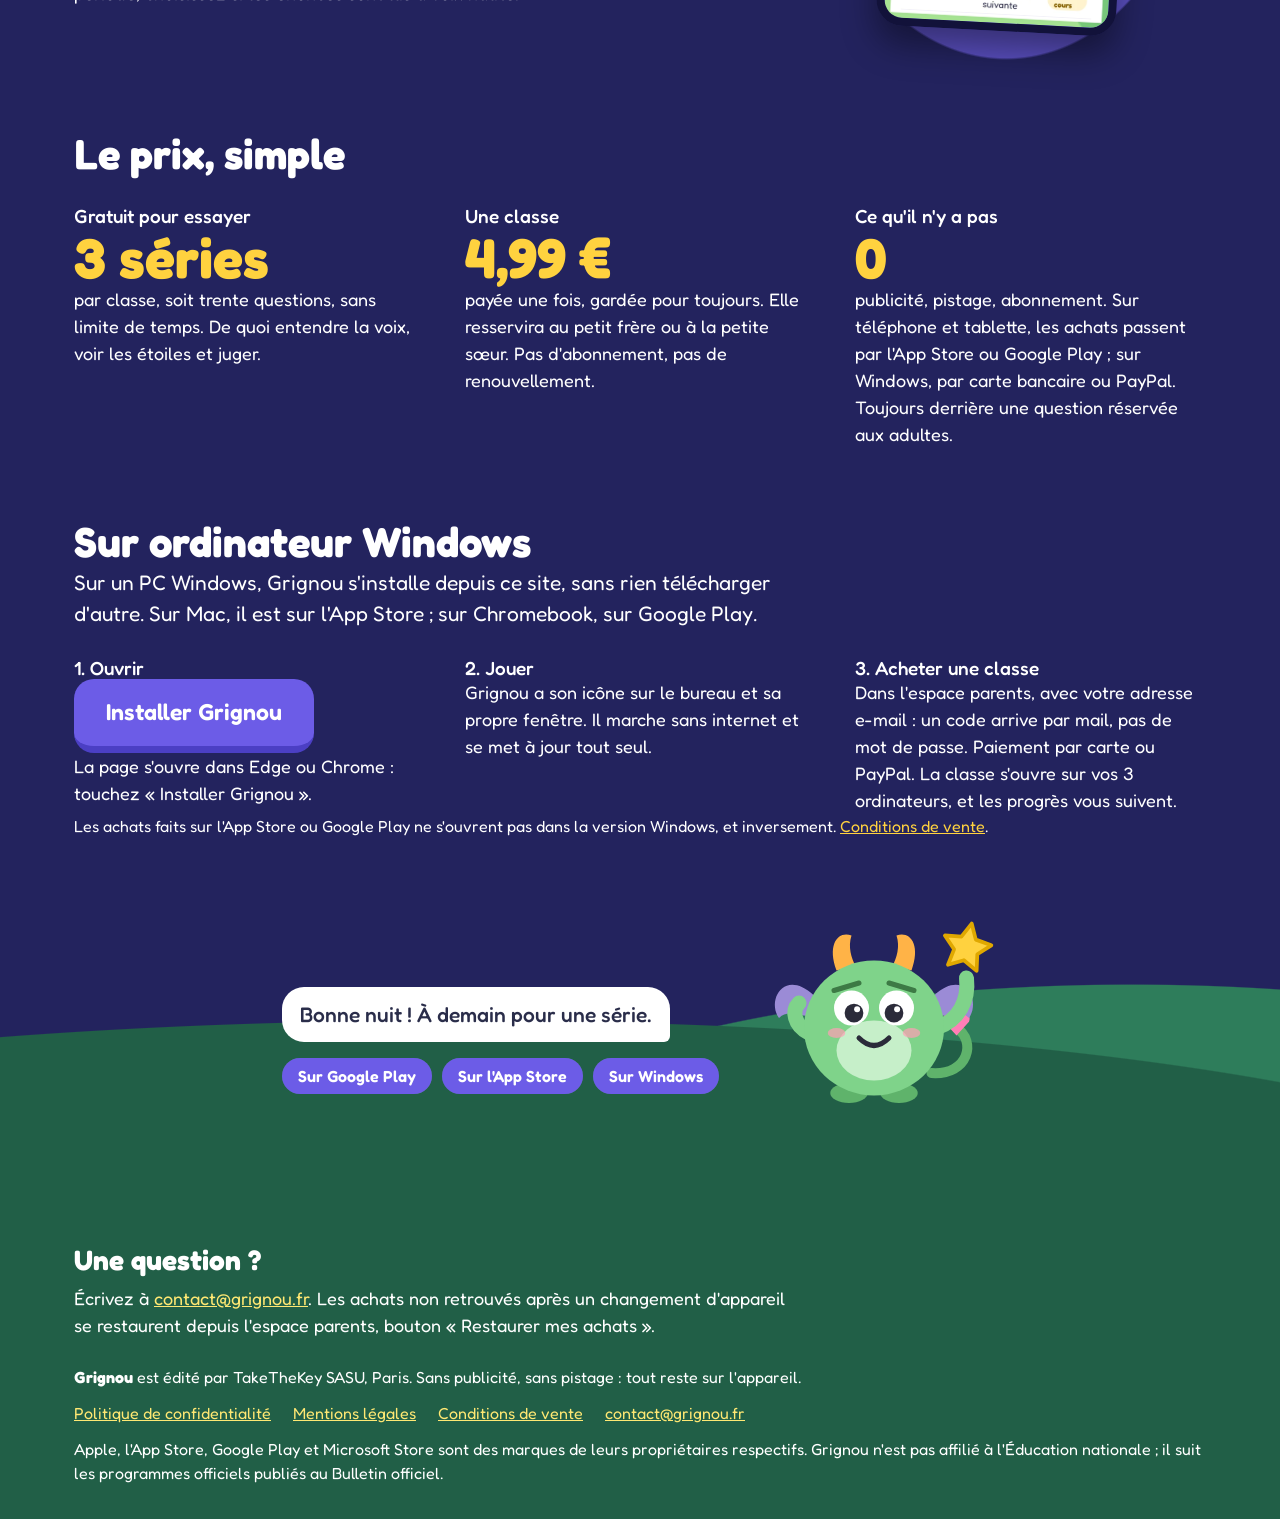
==== commit f59fbf20: "Comment Grignou suit votre enfant ; mesure de fréquentation réparée" ====
--- a/index.html
+++ b/index.html
@@ -117,6 +117,15 @@
     <p class="petit">Les six classes sont disponibles. Le parent peut cocher ce qui a déjà été vu en classe. <a href="exercices-grande-section.html" style="color:inherit">Les exercices de grande section, en détail</a>.</p>
   </section>
 
+  <section class="large" id="suivi">
+    <h2>Comment Grignou suit votre enfant</h2>
+    <ul class="classes">
+      <li class="c3"><b>Il avance avec l'école</b><span>Chaque notion s'ouvre à la période où le programme la prévoit, jamais avant. Si la classe va plus vite, vous cochez ce qui a déjà été vu.</span></li>
+      <li class="c5"><b>Il revient sur les erreurs</b><span>Une question ratée est reposée le jour même, puis revient le lendemain. Ce qui est réussi revient aussi, après 1, 3, 7 puis 30 jours.</span></li>
+      <li class="c1"><b>Il s'adapte</b><span>Sept bonnes réponses sur dix du premier coup, et l'exercice devient un peu plus difficile. Si ça coince, il redescend d'un cran.</span></li>
+    </ul>
+  </section>
+
   <section class="large parents" id="parents">
     <div class="parents-texte">
       <h2>Pour les parents</h2>
@@ -125,7 +134,7 @@
       <h3>Un suivi sans note</h3>
       <p>Pour chaque notion : acquis, en cours, difficile. Rien de tout cela n'est montré à l'enfant.</p>
       <h3>Vos réglages</h3>
-      <p>Cochez ce que la maîtresse a déjà vu, décalez d'une période, choisissez si les énoncés sont lus à voix haute.</p>
+      <p>Cochez ce que la maîtresse ou le maître a déjà vu, décalez d'une période, choisissez si les énoncés sont lus à voix haute.</p>
     </div>
     <div class="parents-capture">
       <div class="telephone">
@@ -187,5 +196,5 @@
 </footer>
 
 <script src="jeu.js" defer></script>
-<script defer src="https://static.cloudflareinsights.com/beacon.min.js" data-cf-beacon='{"token": "f4f4aa21b6b04073ad6ad90206f1f7dc"}'></script></body>
+</body>
 </html>
